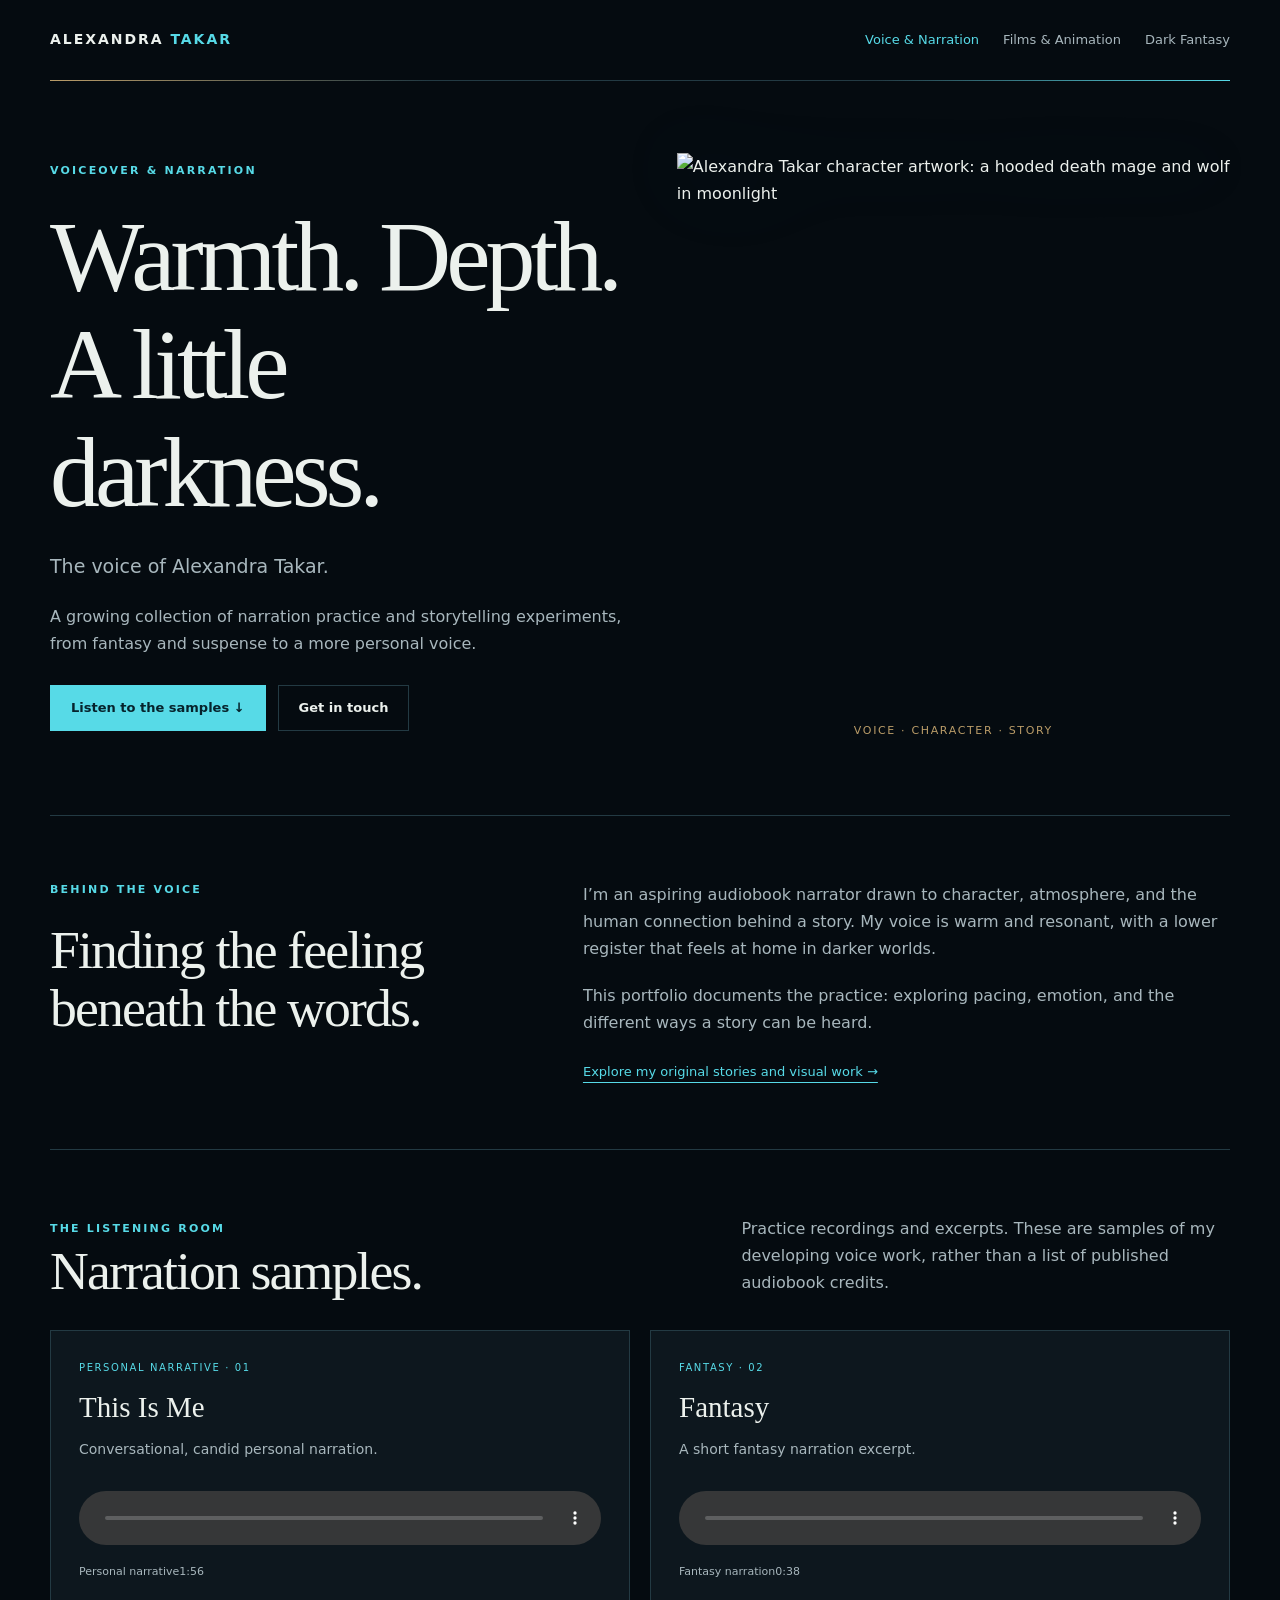
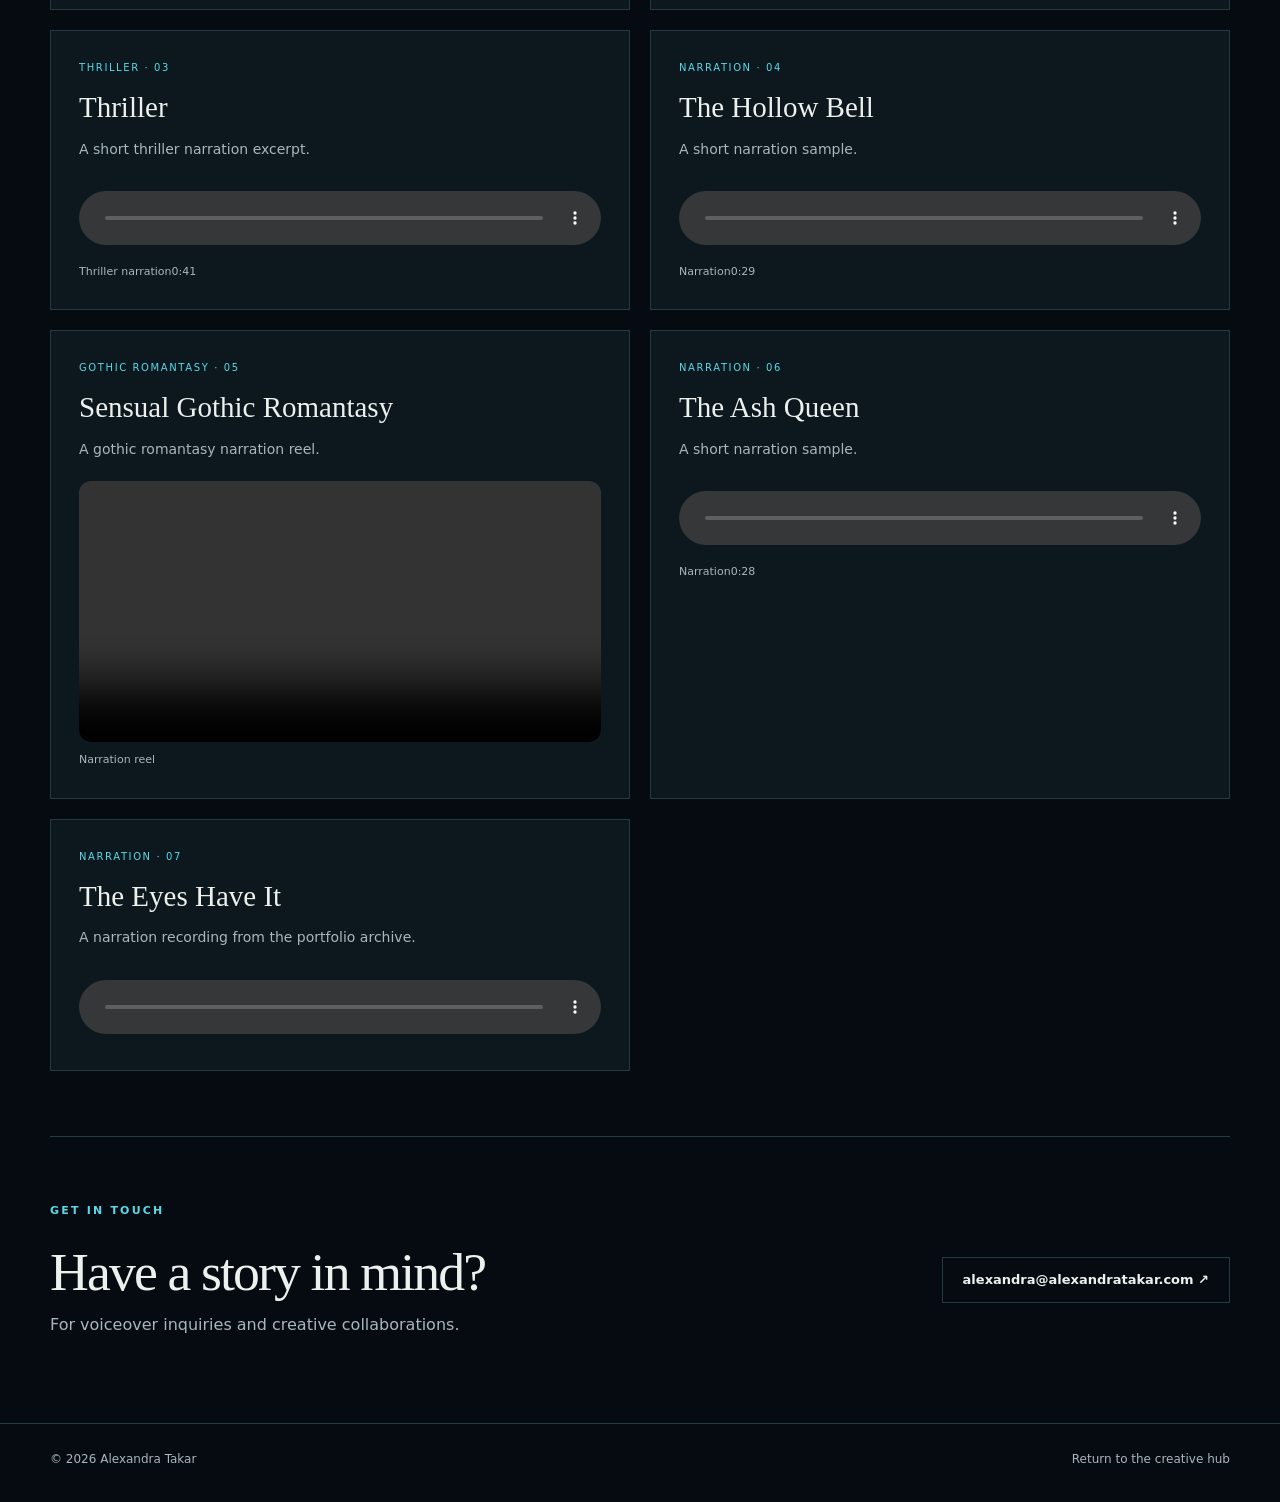
==== voiceover.html @ ff1b8bc5 "Rebrand site as Alexandra Takar creative hub" ====
<!doctype html>
<html lang="en"><head><meta charset="utf-8"><meta name="viewport" content="width=device-width, initial-scale=1"><meta name="description" content="Voiceover and narration practice by Alexandra Takar. Listen to fantasy, thriller, personal narrative, and gothic-romantasy samples."><meta name="theme-color" content="#050b10"><title>Alexandra Takar | Voiceover & Narration</title><link rel="stylesheet" href="/alexandratakar.css"><link rel="icon" href="/assets/alexandra-takar.png" type="image/png"></head><body><a class="skip" href="#main">Skip to content</a><header class="shell topbar"><a class="brand" href="/">Alexandra <span>Takar</span></a><nav aria-label="Main navigation"><a href="/voiceover" aria-current="page">Voice & Narration</a><a href="/#films">Films & Animation</a><a href="/#stories">Dark Fantasy</a></nav></header><main id="main"><section class="shell hero"><div class="hero-copy"><p class="eyebrow">Voiceover & Narration</p><h1>Warmth. Depth.<br>A little darkness.</h1><p class="lede">The voice of Alexandra Takar.</p><p>A growing collection of narration practice and storytelling experiments, from fantasy and suspense to a more personal voice.</p><div class="actions"><a class="button primary" href="#samples">Listen to the samples ↓</a><a class="button" href="mailto:alexandra@alexandratakar.com">Get in touch</a></div></div><figure><img src="/assets/alexandra-takar.png" alt="Alexandra Takar character artwork: a hooded death mage and wolf in moonlight" width="1254" height="1254" fetchpriority="high"><figcaption>VOICE · CHARACTER · STORY</figcaption></figure></section><section class="shell section split"><div><p class="eyebrow">Behind the voice</p><h2>Finding the feeling<br>beneath the words.</h2></div><div><p>I’m an aspiring audiobook narrator drawn to character, atmosphere, and the human connection behind a story. My voice is warm and resonant, with a lower register that feels at home in darker worlds.</p><p>This portfolio documents the practice: exploring pacing, emotion, and the different ways a story can be heard.</p><a class="text-link" href="/">Explore my original stories and visual work →</a></div></section><section class="shell section" id="samples"><div class="section-head"><div><p class="eyebrow">The listening room</p><h2>Narration samples.</h2></div><p>Practice recordings and excerpts. These are samples of my developing voice work, rather than a list of published audiobook credits.</p></div><div class="samples"><article class="sample">
        <div><div class="sample-meta">Personal narrative · 01</div><h3>This Is Me</h3><p>Conversational, candid personal narration.</p></div>
        <div><audio controls preload="metadata" aria-label="This Is Me"><source src="assets/this-is-me.wav" type="audio/wav">Your browser does not support embedded audio. <a href="assets/this-is-me.wav">Download the sample</a>.</audio><div class="duration"><span>Personal narrative</span><span>1:56</span></div></div>
      </article>
<article class="sample">
        <div><div class="sample-meta">Fantasy · 02</div><h3>Fantasy</h3><p>A short fantasy narration excerpt.</p></div>
        <div><audio controls preload="metadata" aria-label="Fantasy"><source src="assets/fantasy-sample.wav" type="audio/wav">Your browser does not support embedded audio. <a href="assets/fantasy-sample.wav">Download the sample</a>.</audio><div class="duration"><span>Fantasy narration</span><span>0:38</span></div></div>
      </article>
<article class="sample">
        <div><div class="sample-meta">Thriller · 03</div><h3>Thriller</h3><p>A short thriller narration excerpt.</p></div>
        <div><audio controls preload="metadata" aria-label="Thriller"><source src="assets/thriller-sample.wav" type="audio/wav">Your browser does not support embedded audio. <a href="assets/thriller-sample.wav">Download the sample</a>.</audio><div class="duration"><span>Thriller narration</span><span>0:41</span></div></div>
      </article>
<article class="sample">
        <div><div class="sample-meta">Narration · 04</div><h3 id="hollow-bell-title">The Hollow Bell</h3><p>A short narration sample.</p></div>
        <div><audio controls preload="metadata" aria-labelledby="hollow-bell-title"><source src="assets/the-hollow-bell.wav" type="audio/wav">Your browser does not support embedded audio. <a href="assets/the-hollow-bell.wav">Download the sample</a>.</audio><div class="duration"><span>Narration</span><span>0:29</span></div></div>
      </article>
<article class="sample">
        <div><div class="sample-meta">Gothic romantasy · 05</div><h3 id="romantasy-title">Sensual Gothic Romantasy</h3><p>A gothic romantasy narration reel.</p></div>
        <div><video controls playsinline preload="metadata" aria-labelledby="romantasy-title" style="display:block;width:100%;max-height:560px;border-radius:12px;background:#111;object-fit:contain"><source src="assets/sensual-gothic-romantasy.mp4" type="video/mp4">Your browser does not support embedded video. <a href="assets/sensual-gothic-romantasy.mp4">Download the reel</a>.</video><div class="duration"><span>Narration reel</span></div></div>
      </article>
<article class="sample" id="the-ash-queen">
        <div><div class="sample-meta">Narration · 06</div><h3 id="ash-queen-title">The Ash Queen</h3><p>A short narration sample.</p></div>
        <div><audio controls preload="metadata" aria-labelledby="ash-queen-title"><source src="assets/the-ash-queen.wav" type="audio/wav">Your browser does not support embedded audio. <a href="assets/the-ash-queen.wav">Download the sample</a>.</audio><div class="duration"><span>Narration</span><span>0:28</span></div></div>
      </article>
<article class="sample"><div class="sample-meta">Narration · 07</div><h3 id="eyes-title">The Eyes Have It</h3><p>A narration recording from the portfolio archive.</p><audio controls preload="metadata" aria-labelledby="eyes-title"><source src="assets/the-eyes-have-it.wav" type="audio/wav">Your browser does not support embedded audio. <a href="assets/the-eyes-have-it.wav">Download the sample</a>.</audio></article></div></section><section class="shell section contact"><div><p class="eyebrow">Get in touch</p><h2>Have a story in mind?</h2><p>For voiceover inquiries and creative collaborations.</p></div><a class="button" href="mailto:alexandra@alexandratakar.com">alexandra@alexandratakar.com ↗</a></section></main><footer class="footer"><div class="shell footer-inner"><span>© 2026 Alexandra Takar</span><a href="/">Return to the creative hub</a></div></footer></body></html>
---- alexandratakar.css ----
:root{color-scheme:dark;--bg:#050b10;--panel:#0d171e;--ink:#ecf1ed;--muted:#a8b7bd;--accent:#57dae7;--line:#233a43}*{box-sizing:border-box}html{scroll-behavior:smooth;scroll-padding-top:24px}body{margin:0;background:var(--bg);color:var(--ink);font:16px/1.7 system-ui,-apple-system,"Segoe UI",sans-serif}a{color:inherit}a:focus-visible,button:focus-visible{outline:2px solid var(--accent);outline-offset:6px}a:hover{color:var(--accent)}.shell{width:min(1180px,calc(100% - 48px));margin:auto}.skip{position:absolute;left:16px;top:-100px;background:var(--ink);color:var(--bg);padding:12px;z-index:10}.skip:focus{top:12px}.topbar{display:flex;justify-content:space-between;align-items:center;gap:28px;padding:28px 0;border-bottom:1px solid var(--line)}.brand{text-decoration:none;text-transform:uppercase;letter-spacing:.14em;font-size:14px;font-weight:650}.brand span{color:var(--accent)}nav{display:flex;flex-wrap:wrap;gap:24px}nav a{text-decoration:none;font-size:13px;color:var(--muted)}nav [aria-current]{color:var(--accent)}.eyebrow{color:var(--accent);text-transform:uppercase;letter-spacing:.2em;font-size:11px;font-weight:650;margin:0 0 22px}h1,h2,h3{font-family:Georgia,"Times New Roman",serif;font-weight:400;line-height:1.08;margin:0 0 24px}h1{font-size:clamp(54px,7.8vw,100px);letter-spacing:-.05em}h2{font-size:clamp(35px,4.2vw,56px);letter-spacing:-.035em}h3{font-size:29px}p{color:var(--muted);margin:0 0 20px}.hero{display:grid;grid-template-columns:1.05fr 1fr;align-items:center;gap:46px;padding:72px 0 74px}.hero-copy{max-width:600px}.hero .lede{font-size:19px;max-width:43ch}.hero figure{margin:0}.hero img{display:block;width:100%;height:auto;filter:drop-shadow(0 0 36px #1c8ba826)}.hero figcaption{text-align:center;font-size:11px;color:var(--muted);letter-spacing:.15em;margin-top:16px}.actions{display:flex;gap:12px;flex-wrap:wrap;margin-top:28px}.button{display:inline-flex;align-items:center;justify-content:center;min-height:46px;padding:10px 20px;text-decoration:none;border:1px solid var(--line);font-size:13px;font-weight:650}.button.primary{background:var(--accent);color:#06232c;border-color:var(--accent)}.button:hover{background:#17303b;color:var(--ink)}.section{border-top:1px solid var(--line);padding:65px 0}.section-head{display:flex;align-items:end;justify-content:space-between;gap:40px;margin-bottom:30px}.section-head p{max-width:48ch;margin-bottom:4px}.section-head h2{margin-bottom:0}.paths{display:grid;grid-template-columns:repeat(3,1fr);gap:28px}.path{border-top:1px solid var(--accent);padding:24px 0;display:flex;flex-direction:column}.number{font-size:11px;color:var(--accent);letter-spacing:.2em;margin-bottom:35px}.path p{font-size:14px;flex:1}.text-link{color:var(--accent);font-size:13px;text-underline-offset:6px}.split{display:grid;grid-template-columns:.7fr 1fr;gap:80px}.status{display:inline-block;border:1px solid var(--line);padding:4px 10px;margin-bottom:20px;color:var(--muted);font-size:11px;letter-spacing:.08em;text-transform:uppercase}.quote{font:italic clamp(28px,4vw,45px)/1.3 Georgia,serif;color:var(--ink);margin:28px 0}.samples{display:grid;grid-template-columns:1fr 1fr;gap:20px}.sample{padding:28px;border:1px solid var(--line);background:var(--panel);min-width:0}.sample h3{margin-bottom:14px}.sample p{font-size:14px}.sample-meta{font-size:10px;text-transform:uppercase;letter-spacing:.16em;color:var(--accent);margin-bottom:16px}.sample audio{width:100%;margin-top:10px}.sample video{width:100%;max-height:540px;background:#000;display:block}.sample.video-sample{grid-column:1/-1;display:grid;grid-template-columns:.8fr 1fr;gap:32px;align-items:center}.duration{color:var(--muted);font-size:11px;margin-top:9px}.contact{display:flex;align-items:center;justify-content:space-between;gap:32px}.contact h2{margin-bottom:10px}.contact a{overflow-wrap:anywhere}.footer{padding:25px 0 32px;border-top:1px solid var(--line);font-size:12px;color:var(--muted)}.footer-inner{display:flex;justify-content:space-between;gap:20px}.footer a{text-decoration:none}.note{font-size:12px;max-width:75ch}@media(max-width:760px){.shell{width:calc(100% - 32px)}.topbar{align-items:start;gap:18px}.brand{font-size:12px;max-width:150px}nav{gap:10px 17px;justify-content:end}nav a{font-size:12px}.hero{grid-template-columns:1fr;padding:45px 0;gap:32px}.hero figure{grid-row:1;max-width:340px;margin:auto}.hero h1{font-size:clamp(52px,13vw,80px)}.paths,.split,.samples,.sample.video-sample{grid-template-columns:1fr}.split{gap:20px}.section-head,.contact{display:block}.section-head h2{margin-bottom:20px}.paths{gap:0}.path{padding:25px 0}.number{margin-bottom:18px}.section{padding:42px 0}.sample{padding:22px}.contact .button{margin-top:15px}.footer-inner{flex-wrap:wrap}}@media(prefers-reduced-motion:reduce){html{scroll-behavior:auto}}
/* Alexandra's world: moonlight, black stone, and aged gold. */
:root{--gold:#ba9c68}
.topbar{border-image:linear-gradient(90deg,var(--gold),var(--line) 32%,var(--line) 70%,var(--accent)) 1}
.hero figcaption{color:var(--gold)}
.number{color:var(--gold)}.path{border-color:#4b4a3b}
.status{border-color:#514735;color:#d0b88b}
.feature-film{border:1px solid var(--line);margin-bottom:20px;background:var(--panel)}
.film-player{background:#000}.film-player video{display:block;width:100%;height:auto;aspect-ratio:16/9}
.film-caption{display:grid;grid-template-columns:1fr 1fr;gap:40px;padding:28px 32px;align-items:center}
.film-caption .eyebrow{margin-bottom:12px}.film-caption h3{margin-bottom:0}.film-caption p:last-child{margin-bottom:0;font-size:14px}
.story-intro{display:grid;grid-template-columns:1.3fr .7fr;gap:70px;margin-bottom:36px}.story-note{border-left:1px solid #514735;padding-left:30px}.story-note p{font-size:14px}
.world-gallery{display:grid;grid-template-columns:1fr 1fr;gap:28px}.world-gallery figure{margin:0;background:#091218;border:1px solid var(--line);overflow:hidden}
.world-gallery img{display:block;width:100%;height:clamp(360px,49vw,620px);object-fit:cover;object-position:center 40%}
.world-gallery figcaption{padding:18px 22px;font:23px/1.4 Georgia,serif}.world-gallery figcaption span{display:block;color:var(--gold);font:10px/1.6 system-ui,sans-serif;letter-spacing:.18em;margin-bottom:6px}
@media(max-width:760px){.film-caption,.story-intro{grid-template-columns:1fr;gap:20px}.film-caption{padding:22px}.story-note{padding-left:20px}.world-gallery{gap:14px}.world-gallery img{height:clamp(240px,72vw,460px)}.world-gallery figcaption{font-size:18px;padding:15px}.world-gallery figcaption span{font-size:8px}}
@media(max-width:420px){.world-gallery{grid-template-columns:1fr}.world-gallery img{height:auto;max-height:560px;object-fit:cover}}
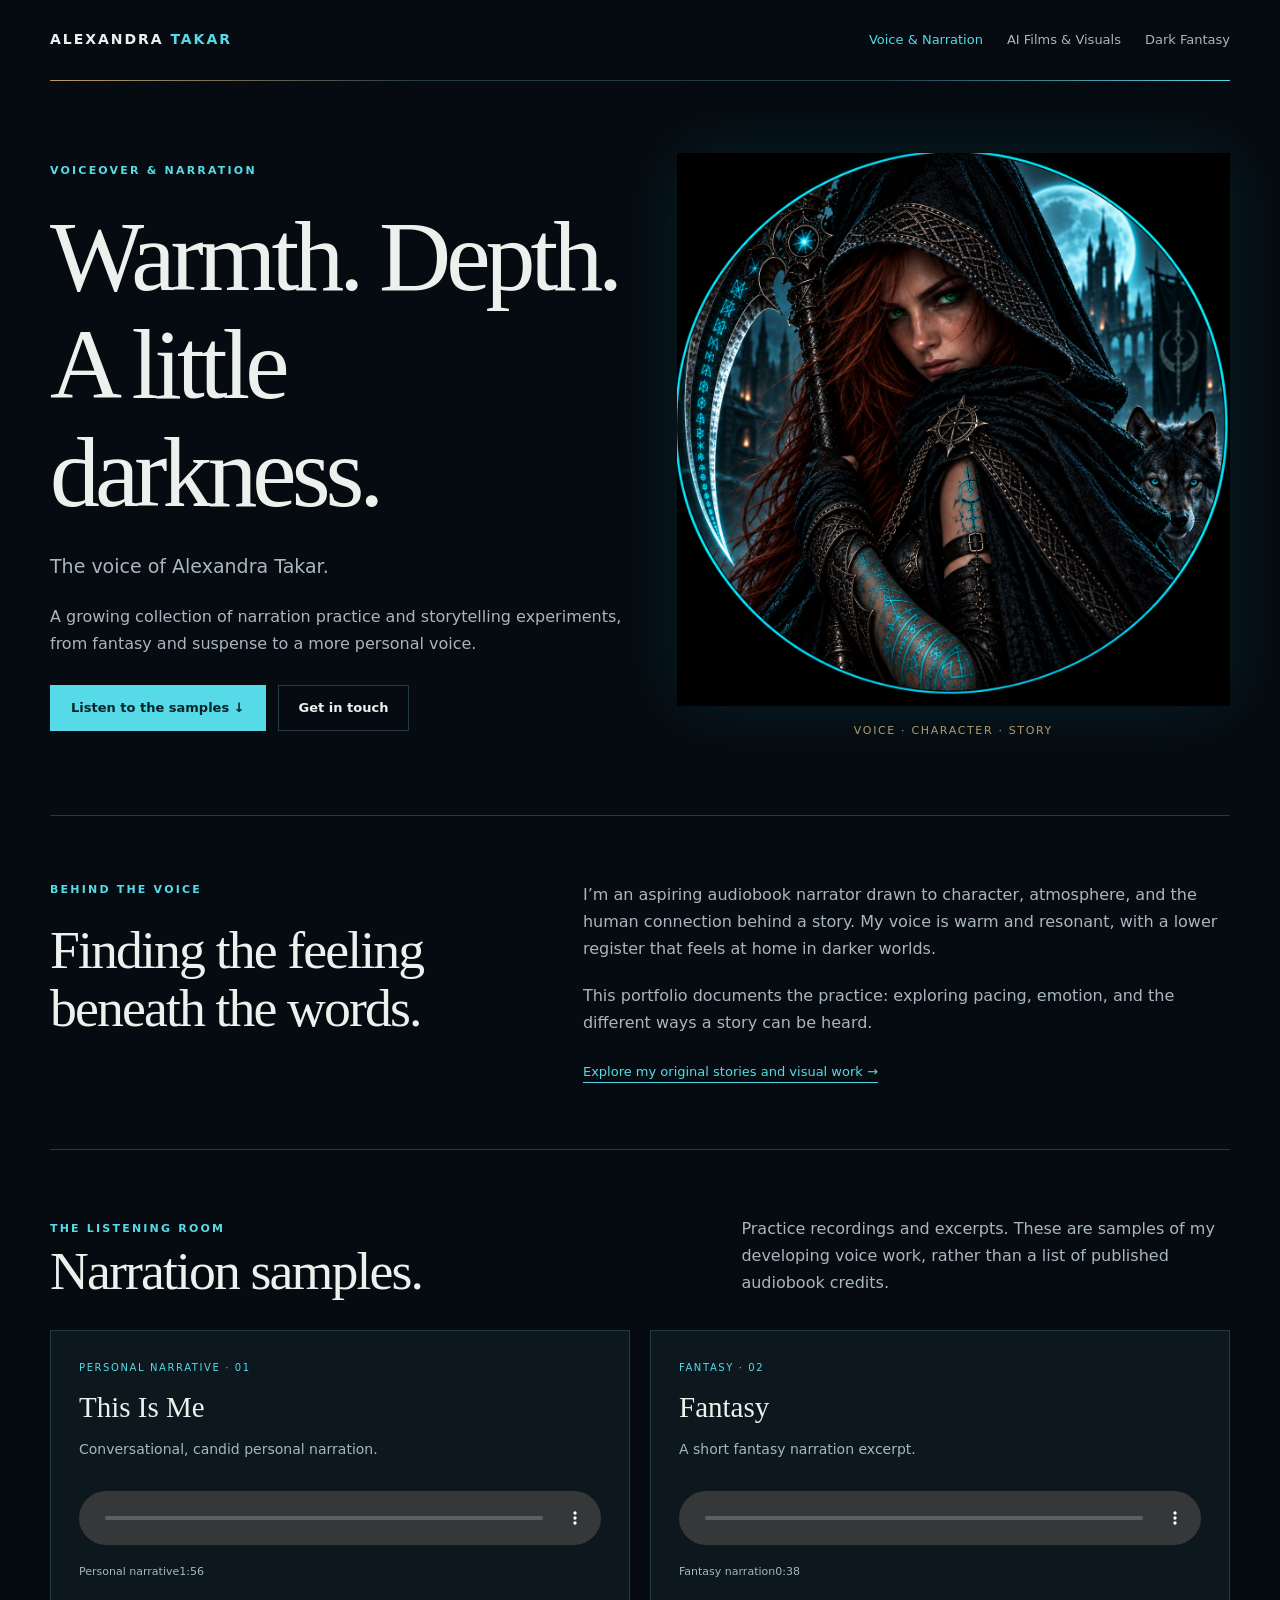
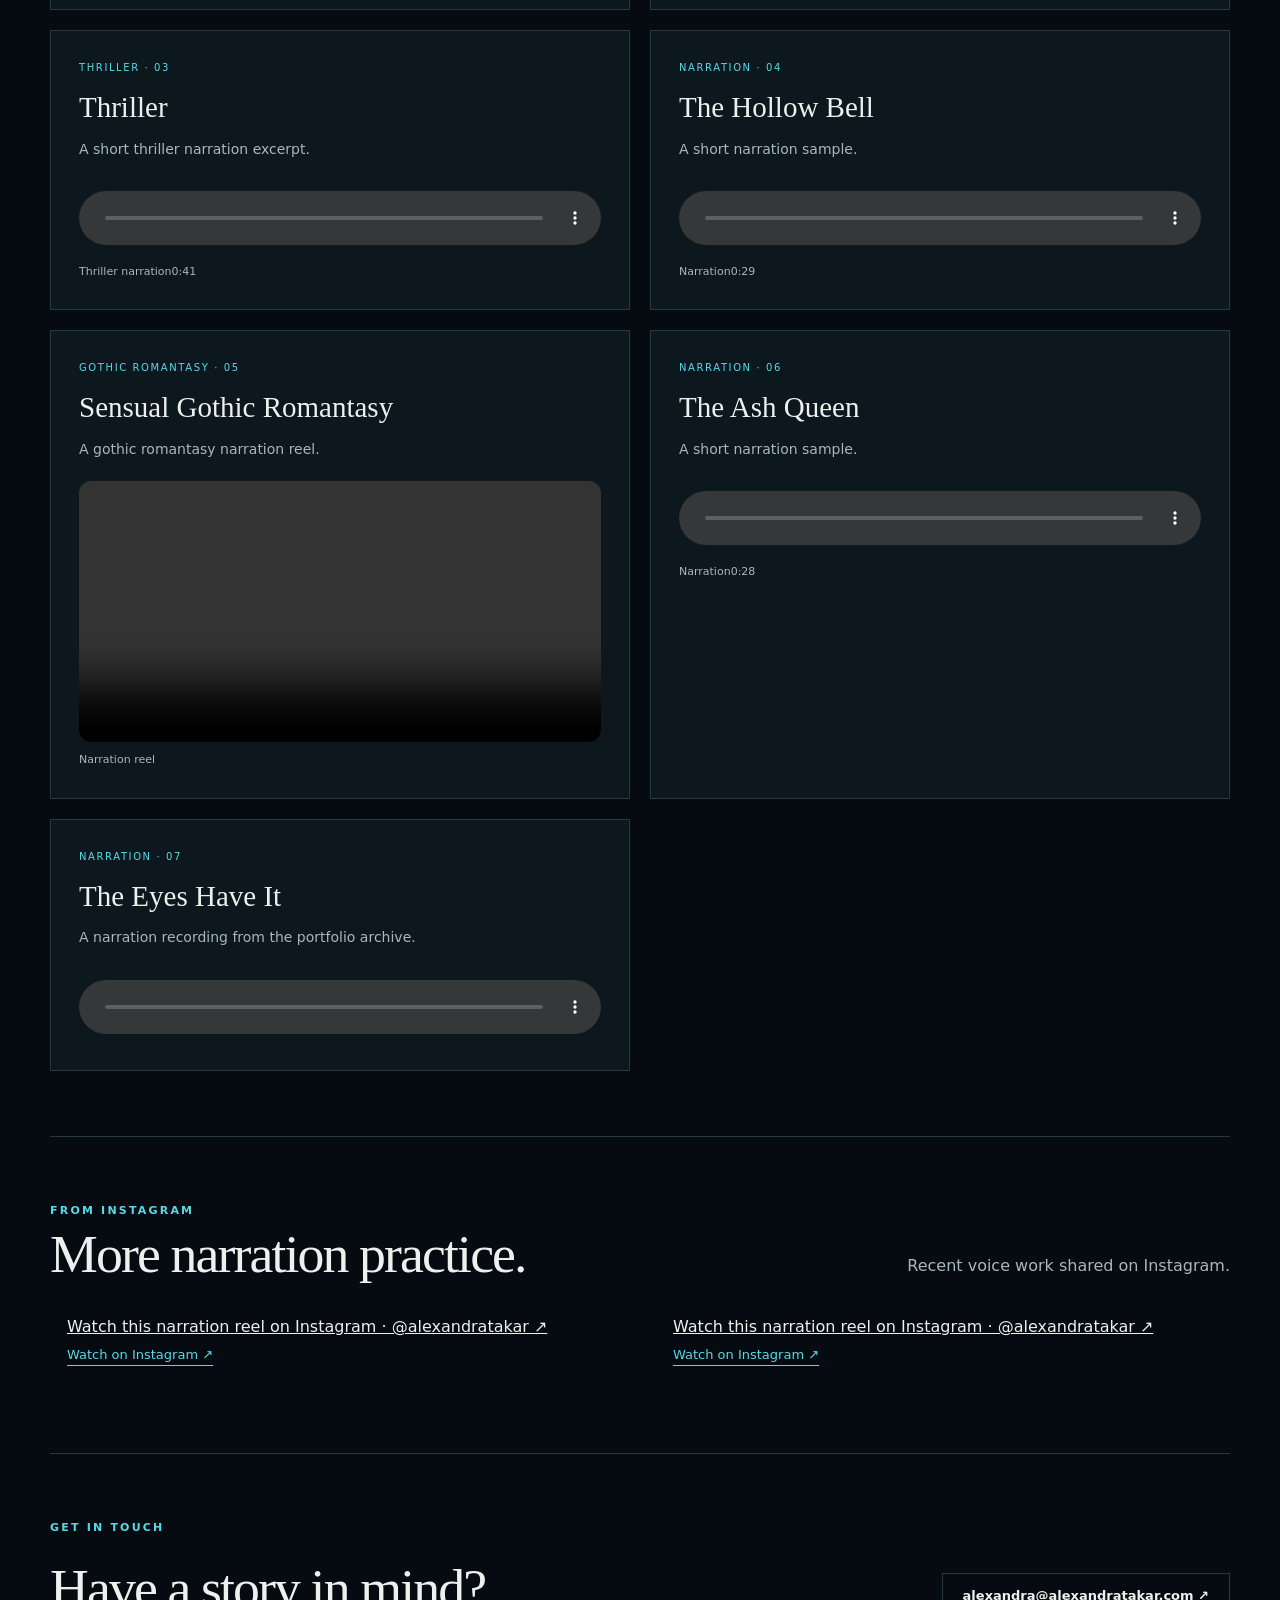
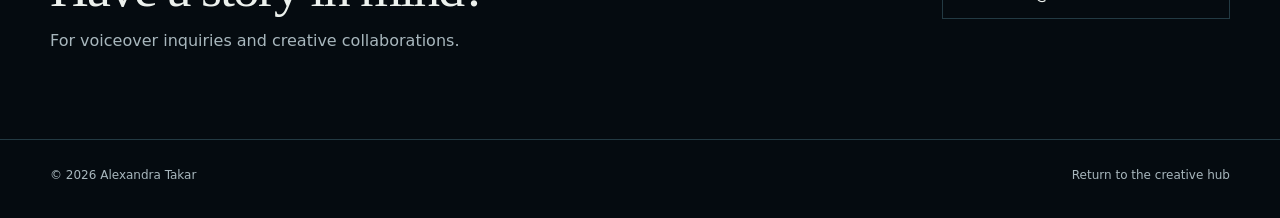
==== commit 9a36eaeb: "Add two Instagram narration reels to voiceover page" ====
--- a/voiceover.html
+++ b/voiceover.html
@@ -1,26 +1,26 @@
-<!doctype html>
-<html lang="en"><head><meta charset="utf-8"><meta name="viewport" content="width=device-width, initial-scale=1"><meta name="description" content="Voiceover and narration practice by Alexandra Takar. Listen to fantasy, thriller, personal narrative, and gothic-romantasy samples."><meta name="theme-color" content="#050b10"><title>Alexandra Takar | Voiceover & Narration</title><link rel="stylesheet" href="/alexandratakar.css"><link rel="icon" href="/assets/alexandra-takar.png" type="image/png"></head><body><a class="skip" href="#main">Skip to content</a><header class="shell topbar"><a class="brand" href="/">Alexandra <span>Takar</span></a><nav aria-label="Main navigation"><a href="/voiceover" aria-current="page">Voice & Narration</a><a href="/#films">Films & Animation</a><a href="/#stories">Dark Fantasy</a></nav></header><main id="main"><section class="shell hero"><div class="hero-copy"><p class="eyebrow">Voiceover & Narration</p><h1>Warmth. Depth.<br>A little darkness.</h1><p class="lede">The voice of Alexandra Takar.</p><p>A growing collection of narration practice and storytelling experiments, from fantasy and suspense to a more personal voice.</p><div class="actions"><a class="button primary" href="#samples">Listen to the samples ↓</a><a class="button" href="mailto:alexandra@alexandratakar.com">Get in touch</a></div></div><figure><img src="/assets/alexandra-takar.png" alt="Alexandra Takar character artwork: a hooded death mage and wolf in moonlight" width="1254" height="1254" fetchpriority="high"><figcaption>VOICE · CHARACTER · STORY</figcaption></figure></section><section class="shell section split"><div><p class="eyebrow">Behind the voice</p><h2>Finding the feeling<br>beneath the words.</h2></div><div><p>I’m an aspiring audiobook narrator drawn to character, atmosphere, and the human connection behind a story. My voice is warm and resonant, with a lower register that feels at home in darker worlds.</p><p>This portfolio documents the practice: exploring pacing, emotion, and the different ways a story can be heard.</p><a class="text-link" href="/">Explore my original stories and visual work →</a></div></section><section class="shell section" id="samples"><div class="section-head"><div><p class="eyebrow">The listening room</p><h2>Narration samples.</h2></div><p>Practice recordings and excerpts. These are samples of my developing voice work, rather than a list of published audiobook credits.</p></div><div class="samples"><article class="sample">
+<!doctype html>
+<html lang="en"><head><meta charset="utf-8"><meta name="viewport" content="width=device-width, initial-scale=1"><meta name="description" content="Voiceover and narration practice by Alexandra Takar. Listen to fantasy, thriller, personal narrative, and gothic-romantasy samples."><meta name="theme-color" content="#050b10"><title>Alexandra Takar | Voiceover & Narration</title><link rel="stylesheet" href="/alexandratakar.css"><link rel="icon" href="/assets/alexandra-takar.png" type="image/png"><style>.instagram-grid{display:grid;grid-template-columns:repeat(auto-fit,minmax(min(100%,326px),1fr));gap:2rem;align-items:start}.instagram-reel{min-width:0;max-width:540px;width:100%;margin-inline:auto}.instagram-reel .instagram-media{min-width:0!important;width:100%!important;max-width:540px!important;margin:0!important}</style></head><body><a class="skip" href="#main">Skip to content</a><header class="shell topbar"><a class="brand" href="/">Alexandra <span>Takar</span></a><nav aria-label="Main navigation"><a href="/voiceover" aria-current="page">Voice & Narration</a><a href="/#films">AI Films & Visuals</a><a href="/#stories">Dark Fantasy</a></nav></header><main id="main"><section class="shell hero"><div class="hero-copy"><p class="eyebrow">Voiceover & Narration</p><h1>Warmth. Depth.<br>A little darkness.</h1><p class="lede">The voice of Alexandra Takar.</p><p>A growing collection of narration practice and storytelling experiments, from fantasy and suspense to a more personal voice.</p><div class="actions"><a class="button primary" href="#samples">Listen to the samples ↓</a><a class="button" href="mailto:alexandra@alexandratakar.com">Get in touch</a></div></div><figure><img src="/assets/alexandra-takar.png" alt="Alexandra Takar character artwork: a hooded death mage and wolf in moonlight" width="1254" height="1254" fetchpriority="high"><figcaption>VOICE · CHARACTER · STORY</figcaption></figure></section><section class="shell section split"><div><p class="eyebrow">Behind the voice</p><h2>Finding the feeling<br>beneath the words.</h2></div><div><p>I’m an aspiring audiobook narrator drawn to character, atmosphere, and the human connection behind a story. My voice is warm and resonant, with a lower register that feels at home in darker worlds.</p><p>This portfolio documents the practice: exploring pacing, emotion, and the different ways a story can be heard.</p><a class="text-link" href="/">Explore my original stories and visual work →</a></div></section><section class="shell section" id="samples"><div class="section-head"><div><p class="eyebrow">The listening room</p><h2>Narration samples.</h2></div><p>Practice recordings and excerpts. These are samples of my developing voice work, rather than a list of published audiobook credits.</p></div><div class="samples"><article class="sample">
         <div><div class="sample-meta">Personal narrative · 01</div><h3>This Is Me</h3><p>Conversational, candid personal narration.</p></div>
         <div><audio controls preload="metadata" aria-label="This Is Me"><source src="assets/this-is-me.wav" type="audio/wav">Your browser does not support embedded audio. <a href="assets/this-is-me.wav">Download the sample</a>.</audio><div class="duration"><span>Personal narrative</span><span>1:56</span></div></div>
-      </article>
+      </article>
 <article class="sample">
         <div><div class="sample-meta">Fantasy · 02</div><h3>Fantasy</h3><p>A short fantasy narration excerpt.</p></div>
         <div><audio controls preload="metadata" aria-label="Fantasy"><source src="assets/fantasy-sample.wav" type="audio/wav">Your browser does not support embedded audio. <a href="assets/fantasy-sample.wav">Download the sample</a>.</audio><div class="duration"><span>Fantasy narration</span><span>0:38</span></div></div>
-      </article>
+      </article>
 <article class="sample">
         <div><div class="sample-meta">Thriller · 03</div><h3>Thriller</h3><p>A short thriller narration excerpt.</p></div>
         <div><audio controls preload="metadata" aria-label="Thriller"><source src="assets/thriller-sample.wav" type="audio/wav">Your browser does not support embedded audio. <a href="assets/thriller-sample.wav">Download the sample</a>.</audio><div class="duration"><span>Thriller narration</span><span>0:41</span></div></div>
-      </article>
+      </article>
 <article class="sample">
         <div><div class="sample-meta">Narration · 04</div><h3 id="hollow-bell-title">The Hollow Bell</h3><p>A short narration sample.</p></div>
         <div><audio controls preload="metadata" aria-labelledby="hollow-bell-title"><source src="assets/the-hollow-bell.wav" type="audio/wav">Your browser does not support embedded audio. <a href="assets/the-hollow-bell.wav">Download the sample</a>.</audio><div class="duration"><span>Narration</span><span>0:29</span></div></div>
-      </article>
+      </article>
 <article class="sample">
         <div><div class="sample-meta">Gothic romantasy · 05</div><h3 id="romantasy-title">Sensual Gothic Romantasy</h3><p>A gothic romantasy narration reel.</p></div>
         <div><video controls playsinline preload="metadata" aria-labelledby="romantasy-title" style="display:block;width:100%;max-height:560px;border-radius:12px;background:#111;object-fit:contain"><source src="assets/sensual-gothic-romantasy.mp4" type="video/mp4">Your browser does not support embedded video. <a href="assets/sensual-gothic-romantasy.mp4">Download the reel</a>.</video><div class="duration"><span>Narration reel</span></div></div>
-      </article>
+      </article>
 <article class="sample" id="the-ash-queen">
         <div><div class="sample-meta">Narration · 06</div><h3 id="ash-queen-title">The Ash Queen</h3><p>A short narration sample.</p></div>
         <div><audio controls preload="metadata" aria-labelledby="ash-queen-title"><source src="assets/the-ash-queen.wav" type="audio/wav">Your browser does not support embedded audio. <a href="assets/the-ash-queen.wav">Download the sample</a>.</audio><div class="duration"><span>Narration</span><span>0:28</span></div></div>
-      </article>
-<article class="sample"><div class="sample-meta">Narration · 07</div><h3 id="eyes-title">The Eyes Have It</h3><p>A narration recording from the portfolio archive.</p><audio controls preload="metadata" aria-labelledby="eyes-title"><source src="assets/the-eyes-have-it.wav" type="audio/wav">Your browser does not support embedded audio. <a href="assets/the-eyes-have-it.wav">Download the sample</a>.</audio></article></div></section><section class="shell section contact"><div><p class="eyebrow">Get in touch</p><h2>Have a story in mind?</h2><p>For voiceover inquiries and creative collaborations.</p></div><a class="button" href="mailto:alexandra@alexandratakar.com">alexandra@alexandratakar.com ↗</a></section></main><footer class="footer"><div class="shell footer-inner"><span>© 2026 Alexandra Takar</span><a href="/">Return to the creative hub</a></div></footer></body></html>+      </article>
+<article class="sample"><div class="sample-meta">Narration · 07</div><h3 id="eyes-title">The Eyes Have It</h3><p>A narration recording from the portfolio archive.</p><audio controls preload="metadata" aria-labelledby="eyes-title"><source src="assets/the-eyes-have-it.wav" type="audio/wav">Your browser does not support embedded audio. <a href="assets/the-eyes-have-it.wav">Download the sample</a>.</audio></article></div></section><section class="shell section" id="instagram-reels"><div class="section-head"><div><p class="eyebrow">From Instagram</p><h2>More narration practice.</h2></div><p>Recent voice work shared on Instagram.</p></div><div class="instagram-grid"><div class="instagram-reel"><blockquote class="instagram-media" data-instgrm-captioned data-instgrm-permalink="https://www.instagram.com/reel/De0tT0pxXrI/" data-instgrm-version="14"><a href="https://www.instagram.com/reel/De0tT0pxXrI/" target="_blank" rel="noopener noreferrer">Watch this narration reel on Instagram · @alexandratakar ↗</a></blockquote><p><a class="text-link" href="https://www.instagram.com/reel/De0tT0pxXrI/" target="_blank" rel="noopener noreferrer">Watch on Instagram ↗</a></p></div><div class="instagram-reel"><blockquote class="instagram-media" data-instgrm-captioned data-instgrm-permalink="https://www.instagram.com/reel/DeNXjgDPn6q/" data-instgrm-version="14"><a href="https://www.instagram.com/reel/DeNXjgDPn6q/" target="_blank" rel="noopener noreferrer">Watch this narration reel on Instagram · @alexandratakar ↗</a></blockquote><p><a class="text-link" href="https://www.instagram.com/reel/DeNXjgDPn6q/" target="_blank" rel="noopener noreferrer">Watch on Instagram ↗</a></p></div></div></section><section class="shell section contact"><div><p class="eyebrow">Get in touch</p><h2>Have a story in mind?</h2><p>For voiceover inquiries and creative collaborations.</p></div><a class="button" href="mailto:alexandra@alexandratakar.com">alexandra@alexandratakar.com ↗</a></section></main><footer class="footer"><div class="shell footer-inner"><span>© 2026 Alexandra Takar</span><a href="/">Return to the creative hub</a></div></footer><script async src="https://www.instagram.com/embed.js"></script></body></html>
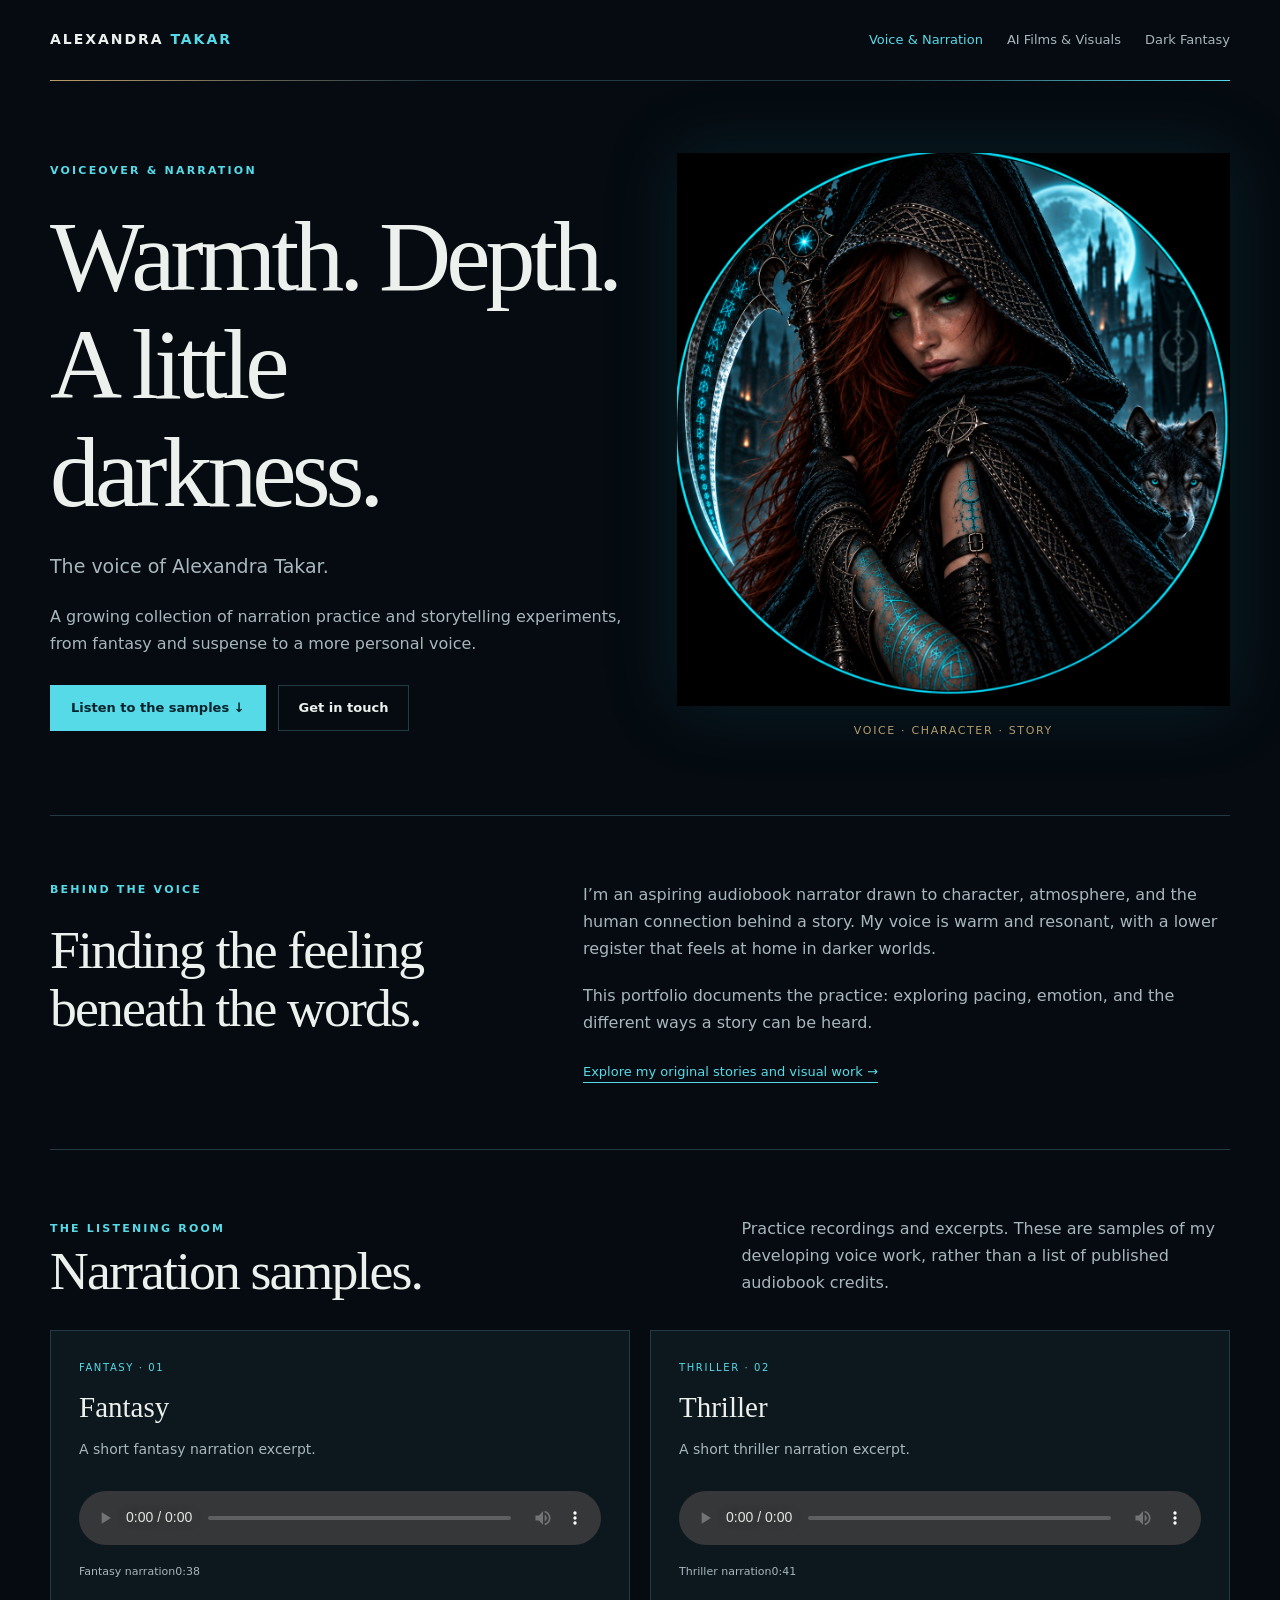
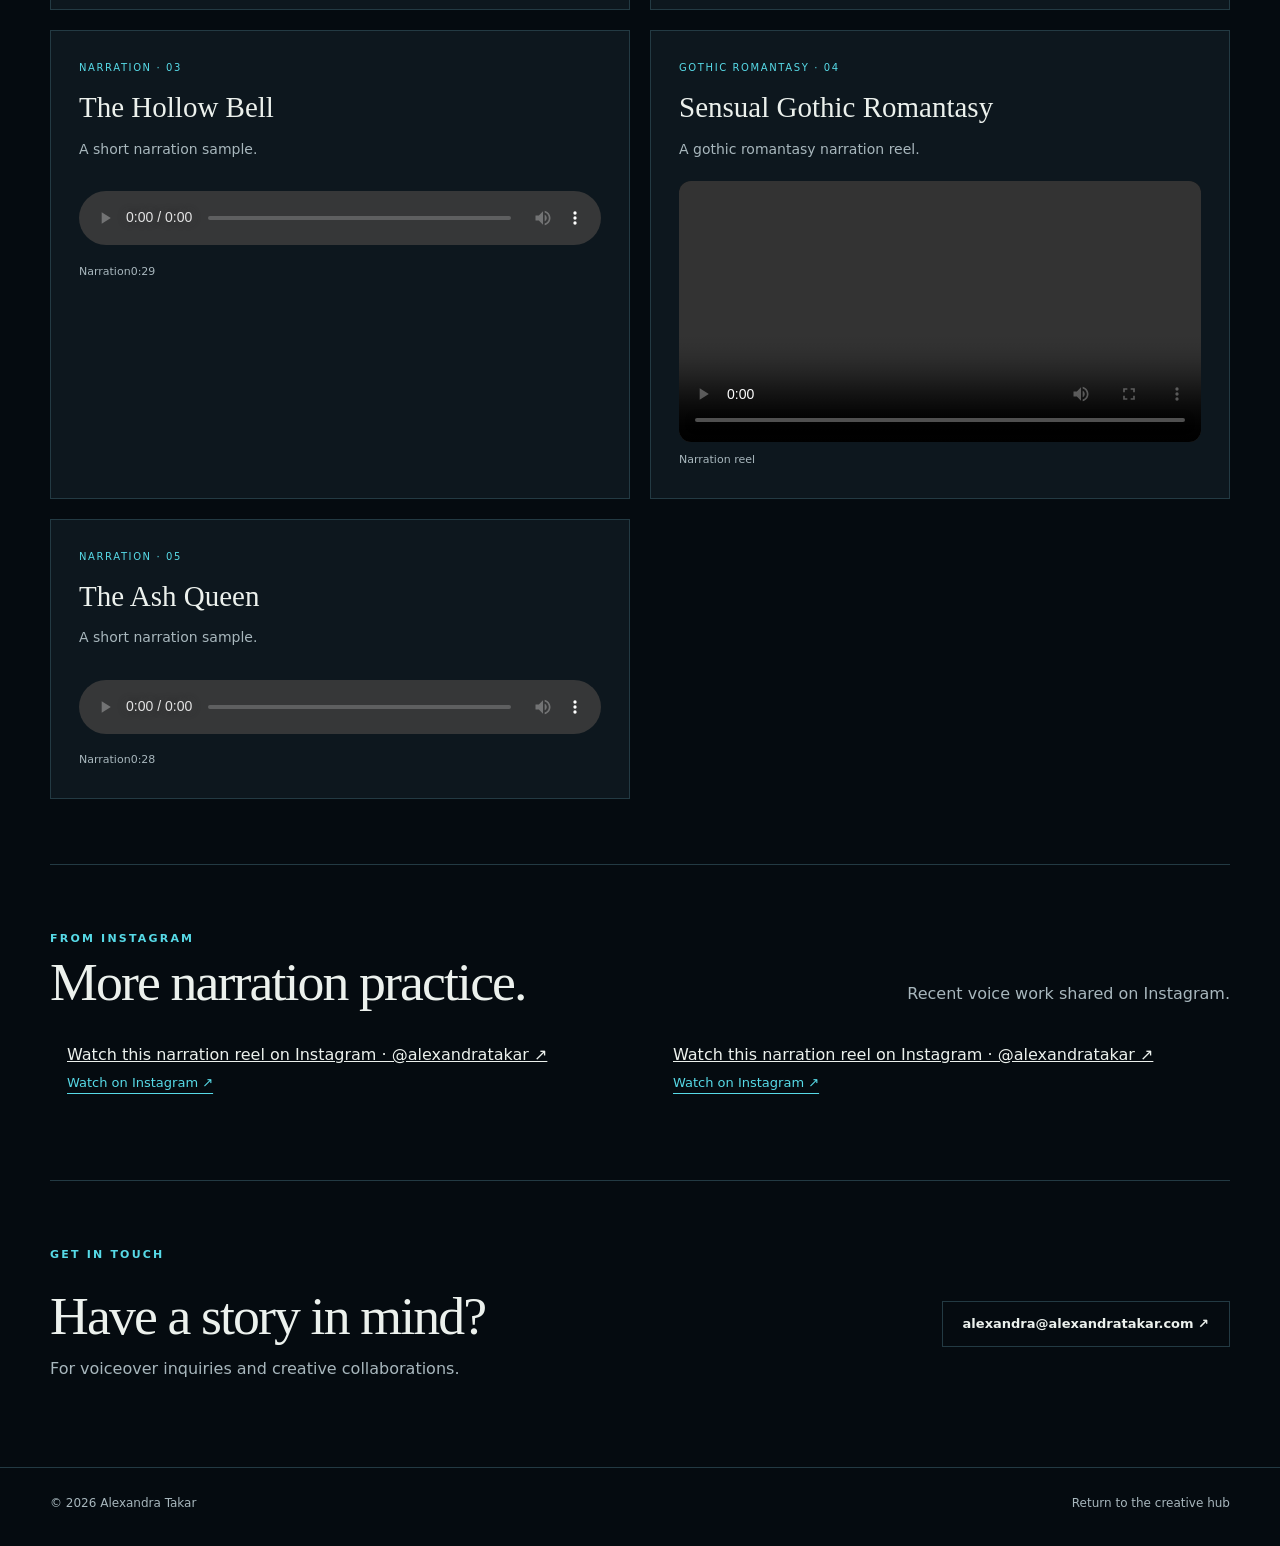
==== commit 604c1fd9: "Remove This Is Me and The Eyes Have It samples Updated narration samples and added new audio element" ====
--- a/voiceover.html
+++ b/voiceover.html
@@ -1,26 +1,23 @@
 <!doctype html>
-<html lang="en"><head><meta charset="utf-8"><meta name="viewport" content="width=device-width, initial-scale=1"><meta name="description" content="Voiceover and narration practice by Alexandra Takar. Listen to fantasy, thriller, personal narrative, and gothic-romantasy samples."><meta name="theme-color" content="#050b10"><title>Alexandra Takar | Voiceover & Narration</title><link rel="stylesheet" href="/alexandratakar.css"><link rel="icon" href="/assets/alexandra-takar.png" type="image/png"><style>.instagram-grid{display:grid;grid-template-columns:repeat(auto-fit,minmax(min(100%,326px),1fr));gap:2rem;align-items:start}.instagram-reel{min-width:0;max-width:540px;width:100%;margin-inline:auto}.instagram-reel .instagram-media{min-width:0!important;width:100%!important;max-width:540px!important;margin:0!important}</style></head><body><a class="skip" href="#main">Skip to content</a><header class="shell topbar"><a class="brand" href="/">Alexandra <span>Takar</span></a><nav aria-label="Main navigation"><a href="/voiceover" aria-current="page">Voice & Narration</a><a href="/#films">AI Films & Visuals</a><a href="/#stories">Dark Fantasy</a></nav></header><main id="main"><section class="shell hero"><div class="hero-copy"><p class="eyebrow">Voiceover & Narration</p><h1>Warmth. Depth.<br>A little darkness.</h1><p class="lede">The voice of Alexandra Takar.</p><p>A growing collection of narration practice and storytelling experiments, from fantasy and suspense to a more personal voice.</p><div class="actions"><a class="button primary" href="#samples">Listen to the samples ↓</a><a class="button" href="mailto:alexandra@alexandratakar.com">Get in touch</a></div></div><figure><img src="/assets/alexandra-takar.png" alt="Alexandra Takar character artwork: a hooded death mage and wolf in moonlight" width="1254" height="1254" fetchpriority="high"><figcaption>VOICE · CHARACTER · STORY</figcaption></figure></section><section class="shell section split"><div><p class="eyebrow">Behind the voice</p><h2>Finding the feeling<br>beneath the words.</h2></div><div><p>I’m an aspiring audiobook narrator drawn to character, atmosphere, and the human connection behind a story. My voice is warm and resonant, with a lower register that feels at home in darker worlds.</p><p>This portfolio documents the practice: exploring pacing, emotion, and the different ways a story can be heard.</p><a class="text-link" href="/">Explore my original stories and visual work →</a></div></section><section class="shell section" id="samples"><div class="section-head"><div><p class="eyebrow">The listening room</p><h2>Narration samples.</h2></div><p>Practice recordings and excerpts. These are samples of my developing voice work, rather than a list of published audiobook credits.</p></div><div class="samples"><article class="sample">
-        <div><div class="sample-meta">Personal narrative · 01</div><h3>This Is Me</h3><p>Conversational, candid personal narration.</p></div>
-        <div><audio controls preload="metadata" aria-label="This Is Me"><source src="assets/this-is-me.wav" type="audio/wav">Your browser does not support embedded audio. <a href="assets/this-is-me.wav">Download the sample</a>.</audio><div class="duration"><span>Personal narrative</span><span>1:56</span></div></div>
-      </article>
+<html lang="en"><head><meta charset="utf-8"><meta name="viewport" content="width=device-width, initial-scale=1"><meta name="description" content="Voiceover and narration practice by Alexandra Takar. Listen to fantasy, thriller, personal narrative, and gothic-romantasy samples."><meta name="theme-color" content="#050b10"><title>Alexandra Takar | Voiceover & Narration</title><link rel="stylesheet" href="/alexandratakar.css"><link rel="icon" href="/assets/alexandra-takar.png" type="image/png"><style>.instagram-grid{display:grid;grid-template-columns:repeat(auto-fit,minmax(min(100%,326px),1fr));gap:2rem;align-items:start}.instagram-reel{min-width:0;max-width:540px;width:100%;margin-inline:auto}.instagram-reel .instagram-media{min-width:0!important;width:100%!important;max-width:540px!important;margin:0!important}</style></head><body><a class="skip" href="#main">Skip to content</a><header class="shell topbar"><a class="brand" href="/">Alexandra <span>Takar</span></a><nav aria-label="Main navigation"><a href="/voiceover" aria-current="page">Voice & Narration</a><a href="/#films">AI Films & Visuals</a><a href="/#stories">Dark Fantasy</a></nav></header><main id="main"><section class="shell hero"><div class="hero-copy"><p class="eyebrow">Voiceover & Narration</p><h1>Warmth. Depth.<br>A little darkness.</h1><p class="lede">The voice of Alexandra Takar.</p><p>A growing collection of narration practice and storytelling experiments, from fantasy and suspense to a more personal voice.</p><div class="actions"><a class="button primary" href="#samples">Listen to the samples ↓</a><a class="button" href="mailto:alexandra@alexandratakar.com">Get in touch</a></div></div><figure><img src="/assets/alexandra-takar.png" alt="Alexandra Takar character artwork: a hooded death mage and wolf in moonlight" width="1254" height="1254" fetchpriority="high"><figcaption>VOICE · CHARACTER · STORY</figcaption></figure></section><section class="shell section split"><div><p class="eyebrow">Behind the voice</p><h2>Finding the feeling<br>beneath the words.</h2></div><div><p>I’m an aspiring audiobook narrator drawn to character, atmosphere, and the human connection behind a story. My voice is warm and resonant, with a lower register that feels at home in darker worlds.</p><p>This portfolio documents the practice: exploring pacing, emotion, and the different ways a story can be heard.</p><a class="text-link" href="/">Explore my original stories and visual work →</a></div></section><section class="shell section" id="samples"><div class="section-head"><div><p class="eyebrow">The listening room</p><h2>Narration samples.</h2></div><p>Practice recordings and excerpts. These are samples of my developing voice work, rather than a list of published audiobook credits.</p></div><div class="samples">
 <article class="sample">
-        <div><div class="sample-meta">Fantasy · 02</div><h3>Fantasy</h3><p>A short fantasy narration excerpt.</p></div>
+        <div><div class="sample-meta">Fantasy · 01</div><h3>Fantasy</h3><p>A short fantasy narration excerpt.</p></div>
         <div><audio controls preload="metadata" aria-label="Fantasy"><source src="assets/fantasy-sample.wav" type="audio/wav">Your browser does not support embedded audio. <a href="assets/fantasy-sample.wav">Download the sample</a>.</audio><div class="duration"><span>Fantasy narration</span><span>0:38</span></div></div>
       </article>
 <article class="sample">
-        <div><div class="sample-meta">Thriller · 03</div><h3>Thriller</h3><p>A short thriller narration excerpt.</p></div>
+        <div><div class="sample-meta">Thriller · 02</div><h3>Thriller</h3><p>A short thriller narration excerpt.</p></div>
         <div><audio controls preload="metadata" aria-label="Thriller"><source src="assets/thriller-sample.wav" type="audio/wav">Your browser does not support embedded audio. <a href="assets/thriller-sample.wav">Download the sample</a>.</audio><div class="duration"><span>Thriller narration</span><span>0:41</span></div></div>
       </article>
 <article class="sample">
-        <div><div class="sample-meta">Narration · 04</div><h3 id="hollow-bell-title">The Hollow Bell</h3><p>A short narration sample.</p></div>
+        <div><div class="sample-meta">Narration · 03</div><h3 id="hollow-bell-title">The Hollow Bell</h3><p>A short narration sample.</p></div>
         <div><audio controls preload="metadata" aria-labelledby="hollow-bell-title"><source src="assets/the-hollow-bell.wav" type="audio/wav">Your browser does not support embedded audio. <a href="assets/the-hollow-bell.wav">Download the sample</a>.</audio><div class="duration"><span>Narration</span><span>0:29</span></div></div>
       </article>
 <article class="sample">
-        <div><div class="sample-meta">Gothic romantasy · 05</div><h3 id="romantasy-title">Sensual Gothic Romantasy</h3><p>A gothic romantasy narration reel.</p></div>
+        <div><div class="sample-meta">Gothic romantasy · 04</div><h3 id="romantasy-title">Sensual Gothic Romantasy</h3><p>A gothic romantasy narration reel.</p></div>
         <div><video controls playsinline preload="metadata" aria-labelledby="romantasy-title" style="display:block;width:100%;max-height:560px;border-radius:12px;background:#111;object-fit:contain"><source src="assets/sensual-gothic-romantasy.mp4" type="video/mp4">Your browser does not support embedded video. <a href="assets/sensual-gothic-romantasy.mp4">Download the reel</a>.</video><div class="duration"><span>Narration reel</span></div></div>
       </article>
 <article class="sample" id="the-ash-queen">
-        <div><div class="sample-meta">Narration · 06</div><h3 id="ash-queen-title">The Ash Queen</h3><p>A short narration sample.</p></div>
+        <div><div class="sample-meta">Narration · 05</div><h3 id="ash-queen-title">The Ash Queen</h3><p>A short narration sample.</p></div>
         <div><audio controls preload="metadata" aria-labelledby="ash-queen-title"><source src="assets/the-ash-queen.wav" type="audio/wav">Your browser does not support embedded audio. <a href="assets/the-ash-queen.wav">Download the sample</a>.</audio><div class="duration"><span>Narration</span><span>0:28</span></div></div>
       </article>
-<article class="sample"><div class="sample-meta">Narration · 07</div><h3 id="eyes-title">The Eyes Have It</h3><p>A narration recording from the portfolio archive.</p><audio controls preload="metadata" aria-labelledby="eyes-title"><source src="assets/the-eyes-have-it.wav" type="audio/wav">Your browser does not support embedded audio. <a href="assets/the-eyes-have-it.wav">Download the sample</a>.</audio></article></div></section><section class="shell section" id="instagram-reels"><div class="section-head"><div><p class="eyebrow">From Instagram</p><h2>More narration practice.</h2></div><p>Recent voice work shared on Instagram.</p></div><div class="instagram-grid"><div class="instagram-reel"><blockquote class="instagram-media" data-instgrm-captioned data-instgrm-permalink="https://www.instagram.com/reel/De0tT0pxXrI/" data-instgrm-version="14"><a href="https://www.instagram.com/reel/De0tT0pxXrI/" target="_blank" rel="noopener noreferrer">Watch this narration reel on Instagram · @alexandratakar ↗</a></blockquote><p><a class="text-link" href="https://www.instagram.com/reel/De0tT0pxXrI/" target="_blank" rel="noopener noreferrer">Watch on Instagram ↗</a></p></div><div class="instagram-reel"><blockquote class="instagram-media" data-instgrm-captioned data-instgrm-permalink="https://www.instagram.com/reel/DeNXjgDPn6q/" data-instgrm-version="14"><a href="https://www.instagram.com/reel/DeNXjgDPn6q/" target="_blank" rel="noopener noreferrer">Watch this narration reel on Instagram · @alexandratakar ↗</a></blockquote><p><a class="text-link" href="https://www.instagram.com/reel/DeNXjgDPn6q/" target="_blank" rel="noopener noreferrer">Watch on Instagram ↗</a></p></div></div></section><section class="shell section contact"><div><p class="eyebrow">Get in touch</p><h2>Have a story in mind?</h2><p>For voiceover inquiries and creative collaborations.</p></div><a class="button" href="mailto:alexandra@alexandratakar.com">alexandra@alexandratakar.com ↗</a></section></main><footer class="footer"><div class="shell footer-inner"><span>© 2026 Alexandra Takar</span><a href="/">Return to the creative hub</a></div></footer><script async src="https://www.instagram.com/embed.js"></script></body></html>
+</div></section><section class="shell section" id="instagram-reels"><div class="section-head"><div><p class="eyebrow">From Instagram</p><h2>More narration practice.</h2></div><p>Recent voice work shared on Instagram.</p></div><div class="instagram-grid"><div class="instagram-reel"><blockquote class="instagram-media" data-instgrm-captioned data-instgrm-permalink="https://www.instagram.com/reel/De0tT0pxXrI/" data-instgrm-version="14"><a href="https://www.instagram.com/reel/De0tT0pxXrI/" target="_blank" rel="noopener noreferrer">Watch this narration reel on Instagram · @alexandratakar ↗</a></blockquote><p><a class="text-link" href="https://www.instagram.com/reel/De0tT0pxXrI/" target="_blank" rel="noopener noreferrer">Watch on Instagram ↗</a></p></div><div class="instagram-reel"><blockquote class="instagram-media" data-instgrm-captioned data-instgrm-permalink="https://www.instagram.com/reel/DeNXjgDPn6q/" data-instgrm-version="14"><a href="https://www.instagram.com/reel/DeNXjgDPn6q/" target="_blank" rel="noopener noreferrer">Watch this narration reel on Instagram · @alexandratakar ↗</a></blockquote><p><a class="text-link" href="https://www.instagram.com/reel/DeNXjgDPn6q/" target="_blank" rel="noopener noreferrer">Watch on Instagram ↗</a></p></div></div></section><section class="shell section contact"><div><p class="eyebrow">Get in touch</p><h2>Have a story in mind?</h2><p>For voiceover inquiries and creative collaborations.</p></div><a class="button" href="mailto:alexandra@alexandratakar.com">alexandra@alexandratakar.com ↗</a></section></main><footer class="footer"><div class="shell footer-inner"><span>© 2026 Alexandra Takar</span><a href="/">Return to the creative hub</a></div></footer><script async src="https://www.instagram.com/embed.js"></script></body></html>
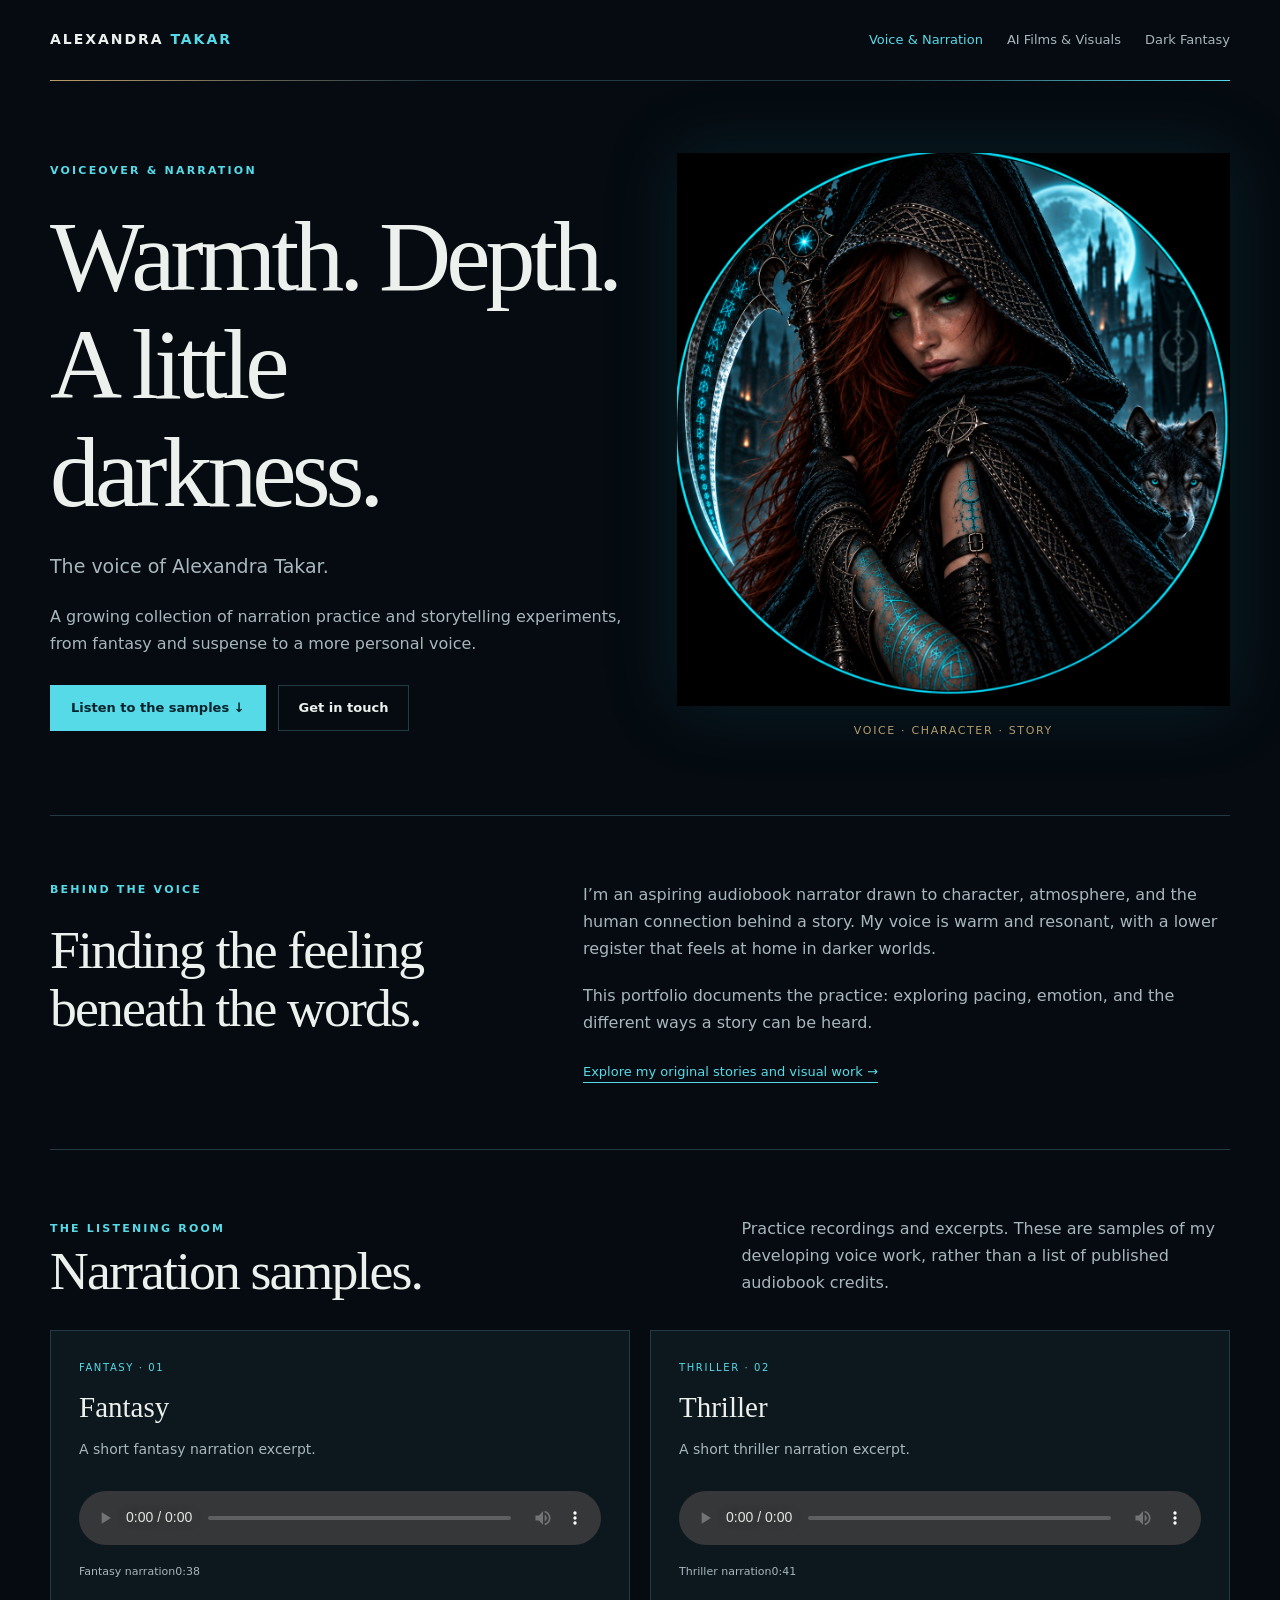
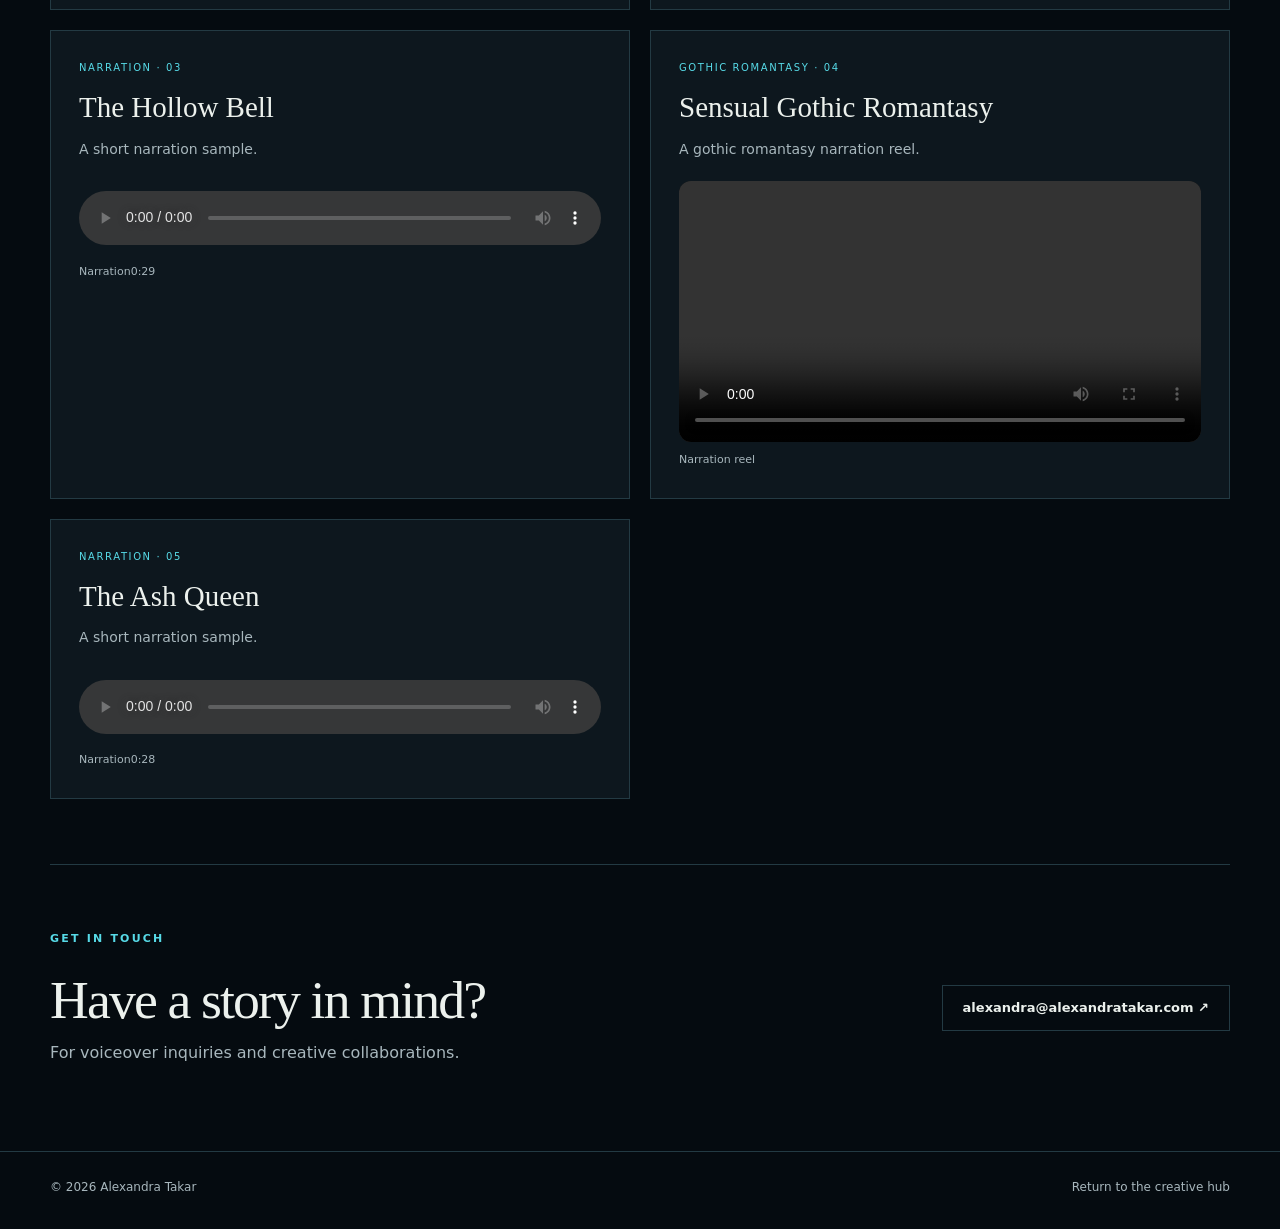
==== commit a72cb7ab: "Remove Instagram embeds from voiceover page" ====
--- a/voiceover.html
+++ b/voiceover.html
@@ -1,5 +1,5 @@
 <!doctype html>
-<html lang="en"><head><meta charset="utf-8"><meta name="viewport" content="width=device-width, initial-scale=1"><meta name="description" content="Voiceover and narration practice by Alexandra Takar. Listen to fantasy, thriller, personal narrative, and gothic-romantasy samples."><meta name="theme-color" content="#050b10"><title>Alexandra Takar | Voiceover & Narration</title><link rel="stylesheet" href="/alexandratakar.css"><link rel="icon" href="/assets/alexandra-takar.png" type="image/png"><style>.instagram-grid{display:grid;grid-template-columns:repeat(auto-fit,minmax(min(100%,326px),1fr));gap:2rem;align-items:start}.instagram-reel{min-width:0;max-width:540px;width:100%;margin-inline:auto}.instagram-reel .instagram-media{min-width:0!important;width:100%!important;max-width:540px!important;margin:0!important}</style></head><body><a class="skip" href="#main">Skip to content</a><header class="shell topbar"><a class="brand" href="/">Alexandra <span>Takar</span></a><nav aria-label="Main navigation"><a href="/voiceover" aria-current="page">Voice & Narration</a><a href="/#films">AI Films & Visuals</a><a href="/#stories">Dark Fantasy</a></nav></header><main id="main"><section class="shell hero"><div class="hero-copy"><p class="eyebrow">Voiceover & Narration</p><h1>Warmth. Depth.<br>A little darkness.</h1><p class="lede">The voice of Alexandra Takar.</p><p>A growing collection of narration practice and storytelling experiments, from fantasy and suspense to a more personal voice.</p><div class="actions"><a class="button primary" href="#samples">Listen to the samples ↓</a><a class="button" href="mailto:alexandra@alexandratakar.com">Get in touch</a></div></div><figure><img src="/assets/alexandra-takar.png" alt="Alexandra Takar character artwork: a hooded death mage and wolf in moonlight" width="1254" height="1254" fetchpriority="high"><figcaption>VOICE · CHARACTER · STORY</figcaption></figure></section><section class="shell section split"><div><p class="eyebrow">Behind the voice</p><h2>Finding the feeling<br>beneath the words.</h2></div><div><p>I’m an aspiring audiobook narrator drawn to character, atmosphere, and the human connection behind a story. My voice is warm and resonant, with a lower register that feels at home in darker worlds.</p><p>This portfolio documents the practice: exploring pacing, emotion, and the different ways a story can be heard.</p><a class="text-link" href="/">Explore my original stories and visual work →</a></div></section><section class="shell section" id="samples"><div class="section-head"><div><p class="eyebrow">The listening room</p><h2>Narration samples.</h2></div><p>Practice recordings and excerpts. These are samples of my developing voice work, rather than a list of published audiobook credits.</p></div><div class="samples">
+<html lang="en"><head><meta charset="utf-8"><meta name="viewport" content="width=device-width, initial-scale=1"><meta name="description" content="Voiceover and narration practice by Alexandra Takar. Listen to fantasy, thriller, personal narrative, and gothic-romantasy samples."><meta name="theme-color" content="#050b10"><title>Alexandra Takar | Voiceover & Narration</title><link rel="stylesheet" href="/alexandratakar.css"><link rel="icon" href="/assets/alexandra-takar.png" type="image/png"></head><body><a class="skip" href="#main">Skip to content</a><header class="shell topbar"><a class="brand" href="/">Alexandra <span>Takar</span></a><nav aria-label="Main navigation"><a href="/voiceover" aria-current="page">Voice & Narration</a><a href="/#films">AI Films & Visuals</a><a href="/#stories">Dark Fantasy</a></nav></header><main id="main"><section class="shell hero"><div class="hero-copy"><p class="eyebrow">Voiceover & Narration</p><h1>Warmth. Depth.<br>A little darkness.</h1><p class="lede">The voice of Alexandra Takar.</p><p>A growing collection of narration practice and storytelling experiments, from fantasy and suspense to a more personal voice.</p><div class="actions"><a class="button primary" href="#samples">Listen to the samples ↓</a><a class="button" href="mailto:alexandra@alexandratakar.com">Get in touch</a></div></div><figure><img src="/assets/alexandra-takar.png" alt="Alexandra Takar character artwork: a hooded death mage and wolf in moonlight" width="1254" height="1254" fetchpriority="high"><figcaption>VOICE · CHARACTER · STORY</figcaption></figure></section><section class="shell section split"><div><p class="eyebrow">Behind the voice</p><h2>Finding the feeling<br>beneath the words.</h2></div><div><p>I’m an aspiring audiobook narrator drawn to character, atmosphere, and the human connection behind a story. My voice is warm and resonant, with a lower register that feels at home in darker worlds.</p><p>This portfolio documents the practice: exploring pacing, emotion, and the different ways a story can be heard.</p><a class="text-link" href="/">Explore my original stories and visual work →</a></div></section><section class="shell section" id="samples"><div class="section-head"><div><p class="eyebrow">The listening room</p><h2>Narration samples.</h2></div><p>Practice recordings and excerpts. These are samples of my developing voice work, rather than a list of published audiobook credits.</p></div><div class="samples">
 <article class="sample">
         <div><div class="sample-meta">Fantasy · 01</div><h3>Fantasy</h3><p>A short fantasy narration excerpt.</p></div>
         <div><audio controls preload="metadata" aria-label="Fantasy"><source src="assets/fantasy-sample.wav" type="audio/wav">Your browser does not support embedded audio. <a href="assets/fantasy-sample.wav">Download the sample</a>.</audio><div class="duration"><span>Fantasy narration</span><span>0:38</span></div></div>
@@ -20,4 +20,4 @@
         <div><div class="sample-meta">Narration · 05</div><h3 id="ash-queen-title">The Ash Queen</h3><p>A short narration sample.</p></div>
         <div><audio controls preload="metadata" aria-labelledby="ash-queen-title"><source src="assets/the-ash-queen.wav" type="audio/wav">Your browser does not support embedded audio. <a href="assets/the-ash-queen.wav">Download the sample</a>.</audio><div class="duration"><span>Narration</span><span>0:28</span></div></div>
       </article>
-</div></section><section class="shell section" id="instagram-reels"><div class="section-head"><div><p class="eyebrow">From Instagram</p><h2>More narration practice.</h2></div><p>Recent voice work shared on Instagram.</p></div><div class="instagram-grid"><div class="instagram-reel"><blockquote class="instagram-media" data-instgrm-captioned data-instgrm-permalink="https://www.instagram.com/reel/De0tT0pxXrI/" data-instgrm-version="14"><a href="https://www.instagram.com/reel/De0tT0pxXrI/" target="_blank" rel="noopener noreferrer">Watch this narration reel on Instagram · @alexandratakar ↗</a></blockquote><p><a class="text-link" href="https://www.instagram.com/reel/De0tT0pxXrI/" target="_blank" rel="noopener noreferrer">Watch on Instagram ↗</a></p></div><div class="instagram-reel"><blockquote class="instagram-media" data-instgrm-captioned data-instgrm-permalink="https://www.instagram.com/reel/DeNXjgDPn6q/" data-instgrm-version="14"><a href="https://www.instagram.com/reel/DeNXjgDPn6q/" target="_blank" rel="noopener noreferrer">Watch this narration reel on Instagram · @alexandratakar ↗</a></blockquote><p><a class="text-link" href="https://www.instagram.com/reel/DeNXjgDPn6q/" target="_blank" rel="noopener noreferrer">Watch on Instagram ↗</a></p></div></div></section><section class="shell section contact"><div><p class="eyebrow">Get in touch</p><h2>Have a story in mind?</h2><p>For voiceover inquiries and creative collaborations.</p></div><a class="button" href="mailto:alexandra@alexandratakar.com">alexandra@alexandratakar.com ↗</a></section></main><footer class="footer"><div class="shell footer-inner"><span>© 2026 Alexandra Takar</span><a href="/">Return to the creative hub</a></div></footer><script async src="https://www.instagram.com/embed.js"></script></body></html>
+</div></section><section class="shell section contact"><div><p class="eyebrow">Get in touch</p><h2>Have a story in mind?</h2><p>For voiceover inquiries and creative collaborations.</p></div><a class="button" href="mailto:alexandra@alexandratakar.com">alexandra@alexandratakar.com ↗</a></section></main><footer class="footer"><div class="shell footer-inner"><span>© 2026 Alexandra Takar</span><a href="/">Return to the creative hub</a></div></footer></body></html>
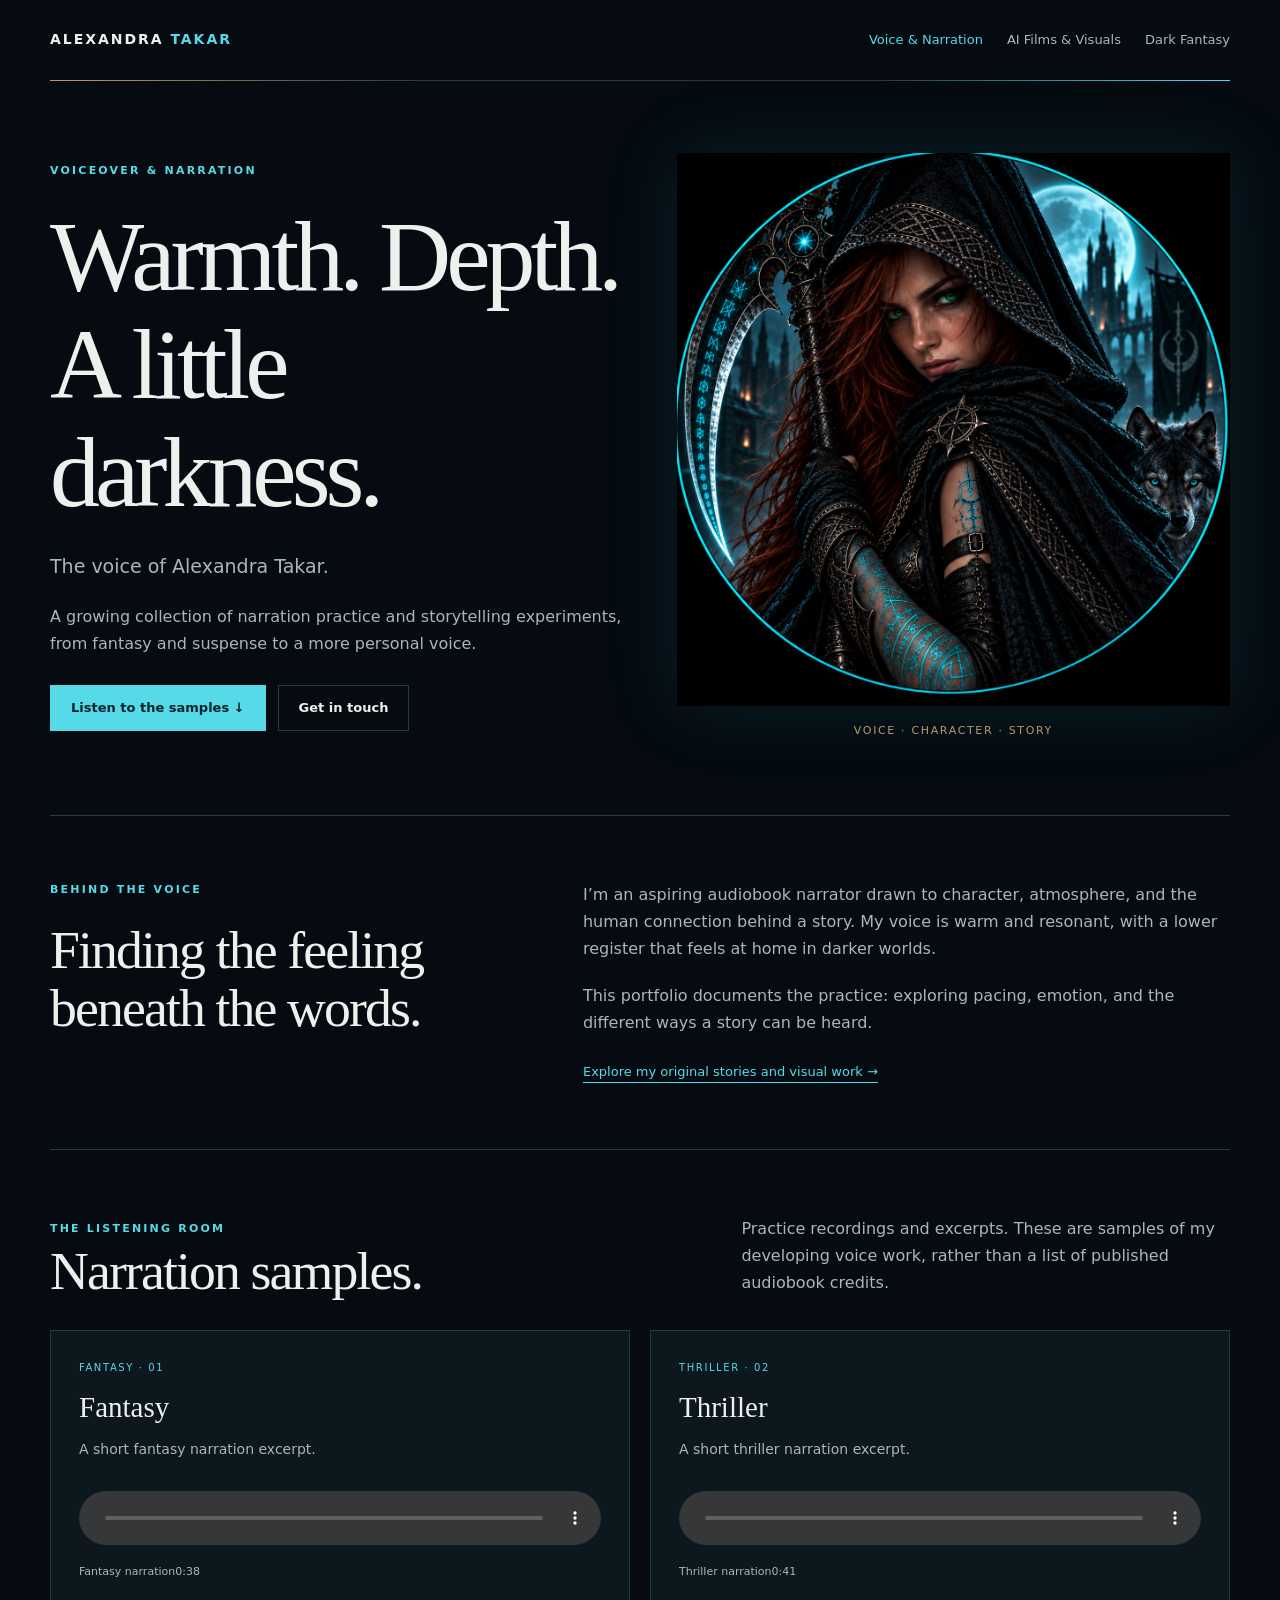
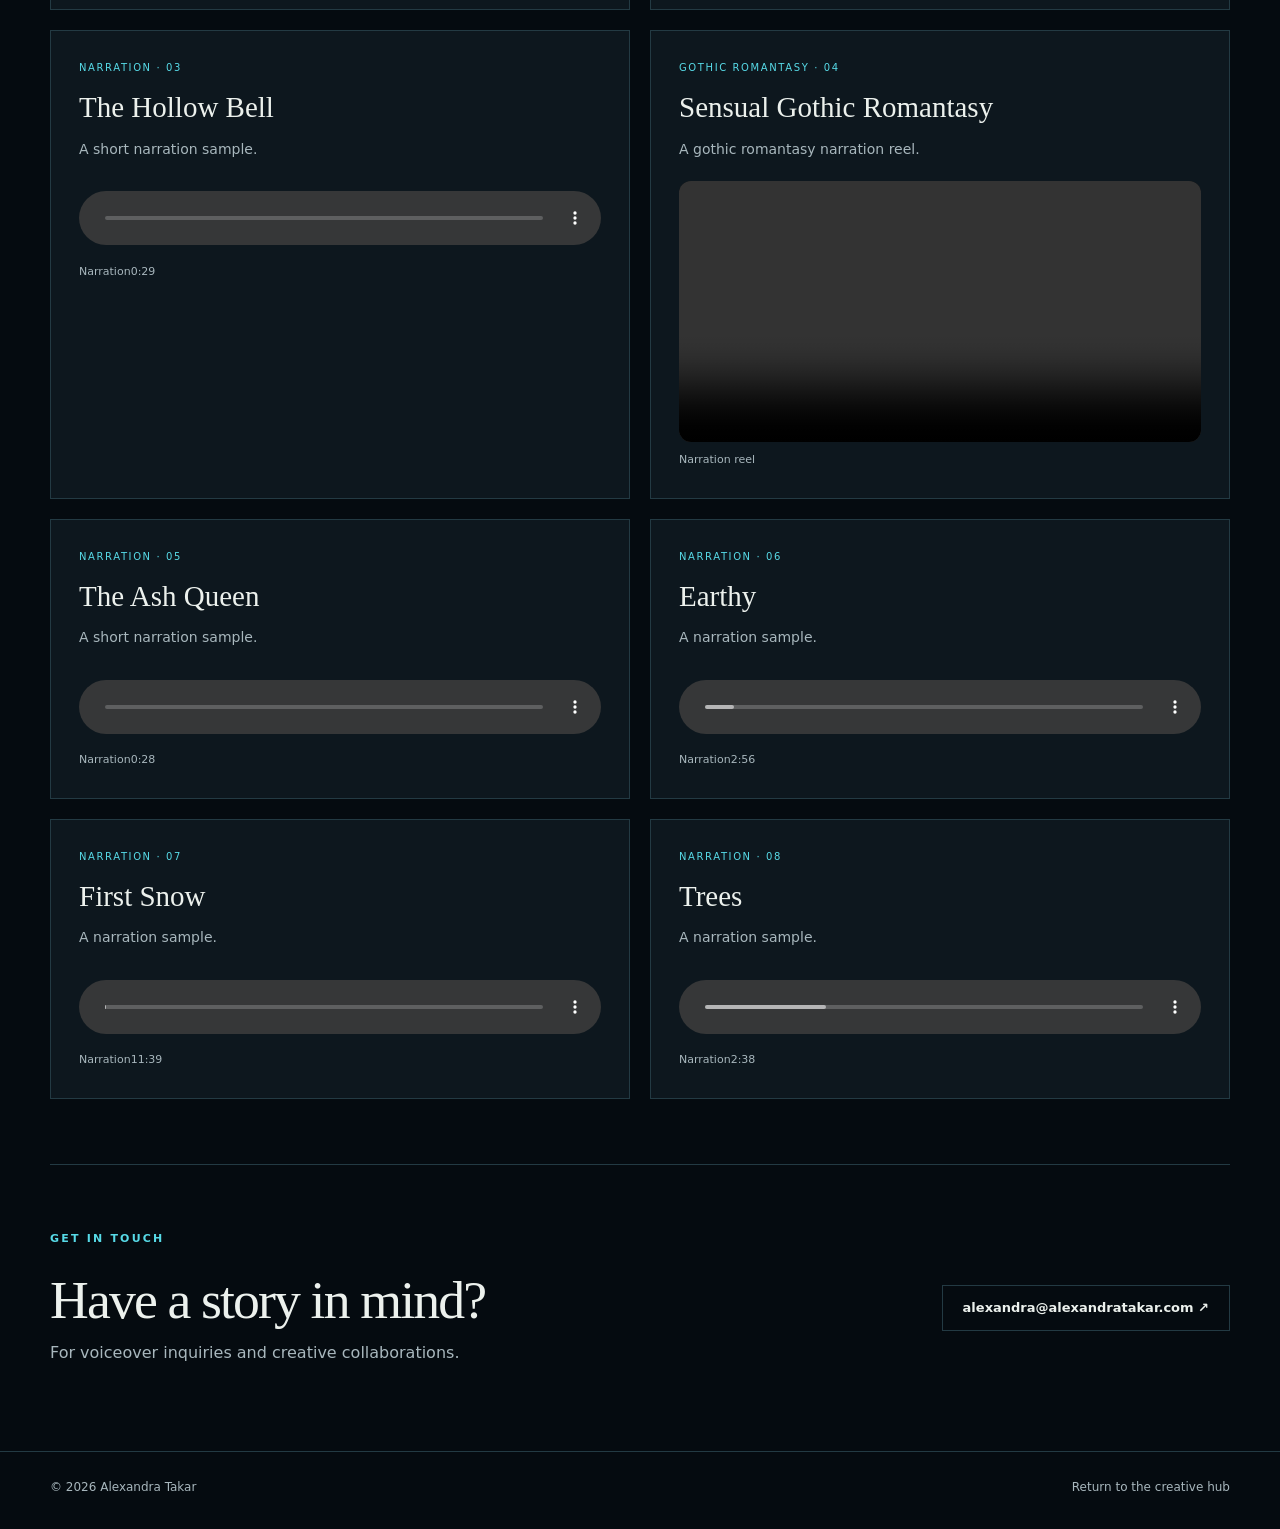
==== commit 816a654c: "Add Earthy, First Snow, and Trees audio players" ====
--- a/voiceover.html
+++ b/voiceover.html
@@ -20,4 +20,7 @@
         <div><div class="sample-meta">Narration · 05</div><h3 id="ash-queen-title">The Ash Queen</h3><p>A short narration sample.</p></div>
         <div><audio controls preload="metadata" aria-labelledby="ash-queen-title"><source src="assets/the-ash-queen.wav" type="audio/wav">Your browser does not support embedded audio. <a href="assets/the-ash-queen.wav">Download the sample</a>.</audio><div class="duration"><span>Narration</span><span>0:28</span></div></div>
       </article>
+<article class="sample" id="earthy"><div><div class="sample-meta">Narration · 06</div><h3 id="earthy-title">Earthy</h3><p>A narration sample.</p></div><div><audio controls preload="metadata" aria-labelledby="earthy-title"><source src="assets/DanielleVivolo_Earthy.mp3" type="audio/mpeg">Your browser does not support embedded audio. <a href="assets/DanielleVivolo_Earthy.mp3">Download the sample</a>.</audio><div class="duration"><span>Narration</span><span>2:56</span></div></div></article>
+<article class="sample" id="first-snow"><div><div class="sample-meta">Narration · 07</div><h3 id="first-snow-title">First Snow</h3><p>A narration sample.</p></div><div><audio controls preload="metadata" aria-labelledby="first-snow-title"><source src="assets/Takar_FirstSnow_Complete.mp3" type="audio/mpeg">Your browser does not support embedded audio. <a href="assets/Takar_FirstSnow_Complete.mp3">Download the sample</a>.</audio><div class="duration"><span>Narration</span><span>11:39</span></div></div></article>
+<article class="sample" id="trees"><div><div class="sample-meta">Narration · 08</div><h3 id="trees-title">Trees</h3><p>A narration sample.</p></div><div><audio controls preload="metadata" aria-labelledby="trees-title"><source src="assets/AlexandraTakar_Trees.mp3" type="audio/mpeg">Your browser does not support embedded audio. <a href="assets/AlexandraTakar_Trees.mp3">Download the sample</a>.</audio><div class="duration"><span>Narration</span><span>2:38</span></div></div></article>
 </div></section><section class="shell section contact"><div><p class="eyebrow">Get in touch</p><h2>Have a story in mind?</h2><p>For voiceover inquiries and creative collaborations.</p></div><a class="button" href="mailto:alexandra@alexandratakar.com">alexandra@alexandratakar.com ↗</a></section></main><footer class="footer"><div class="shell footer-inner"><span>© 2026 Alexandra Takar</span><a href="/">Return to the creative hub</a></div></footer></body></html>
